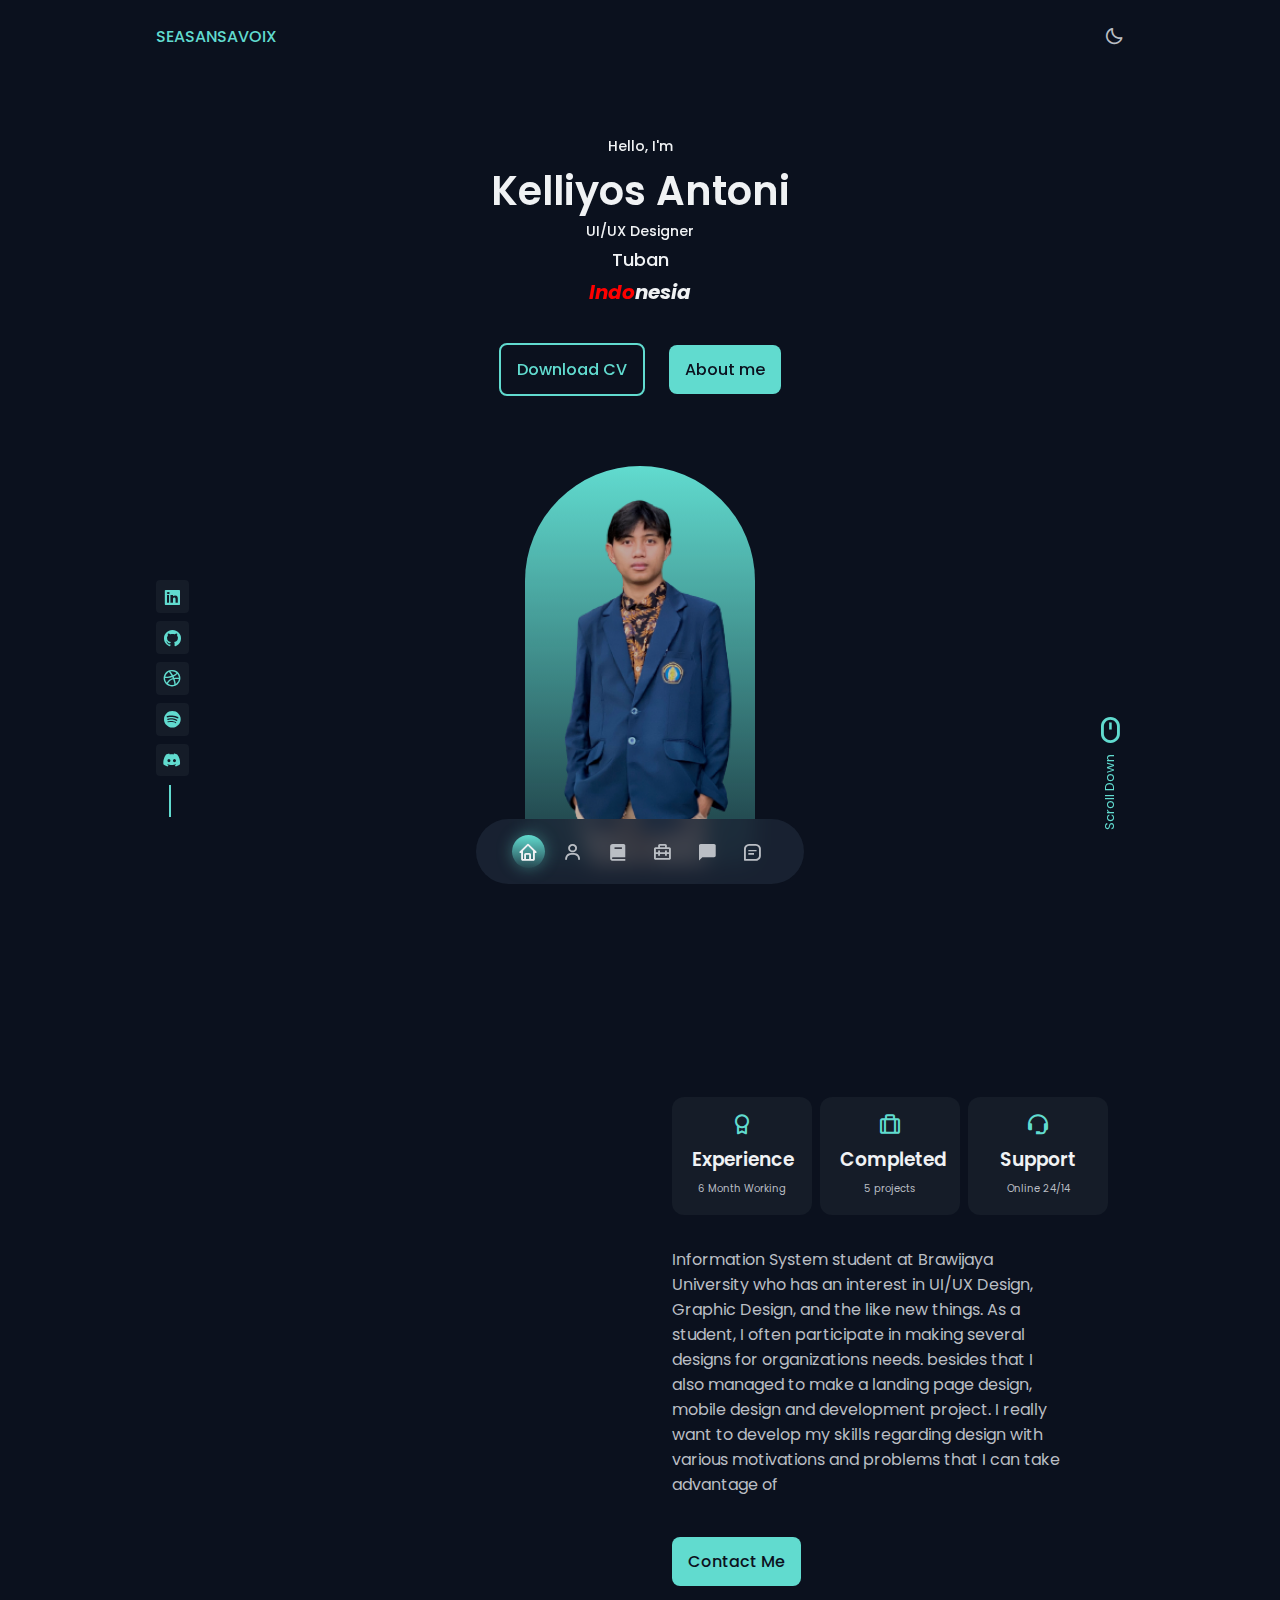
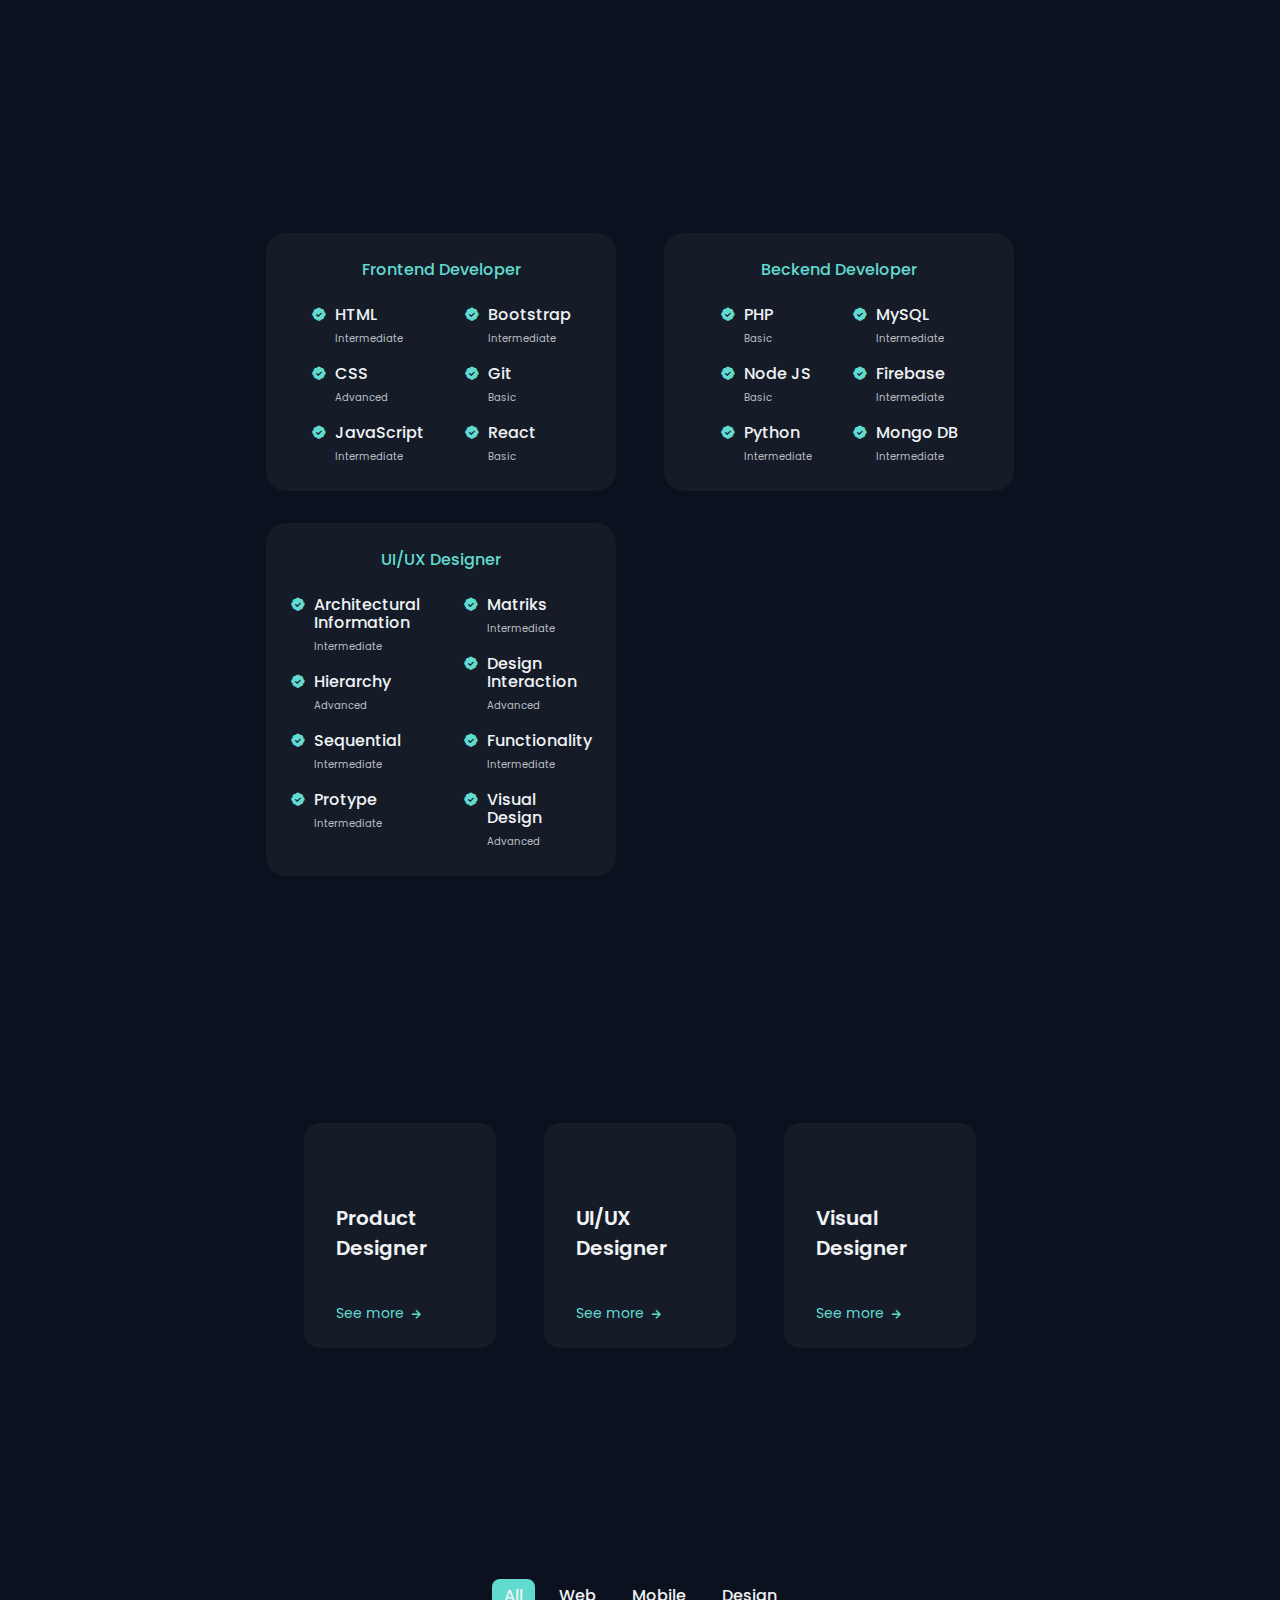
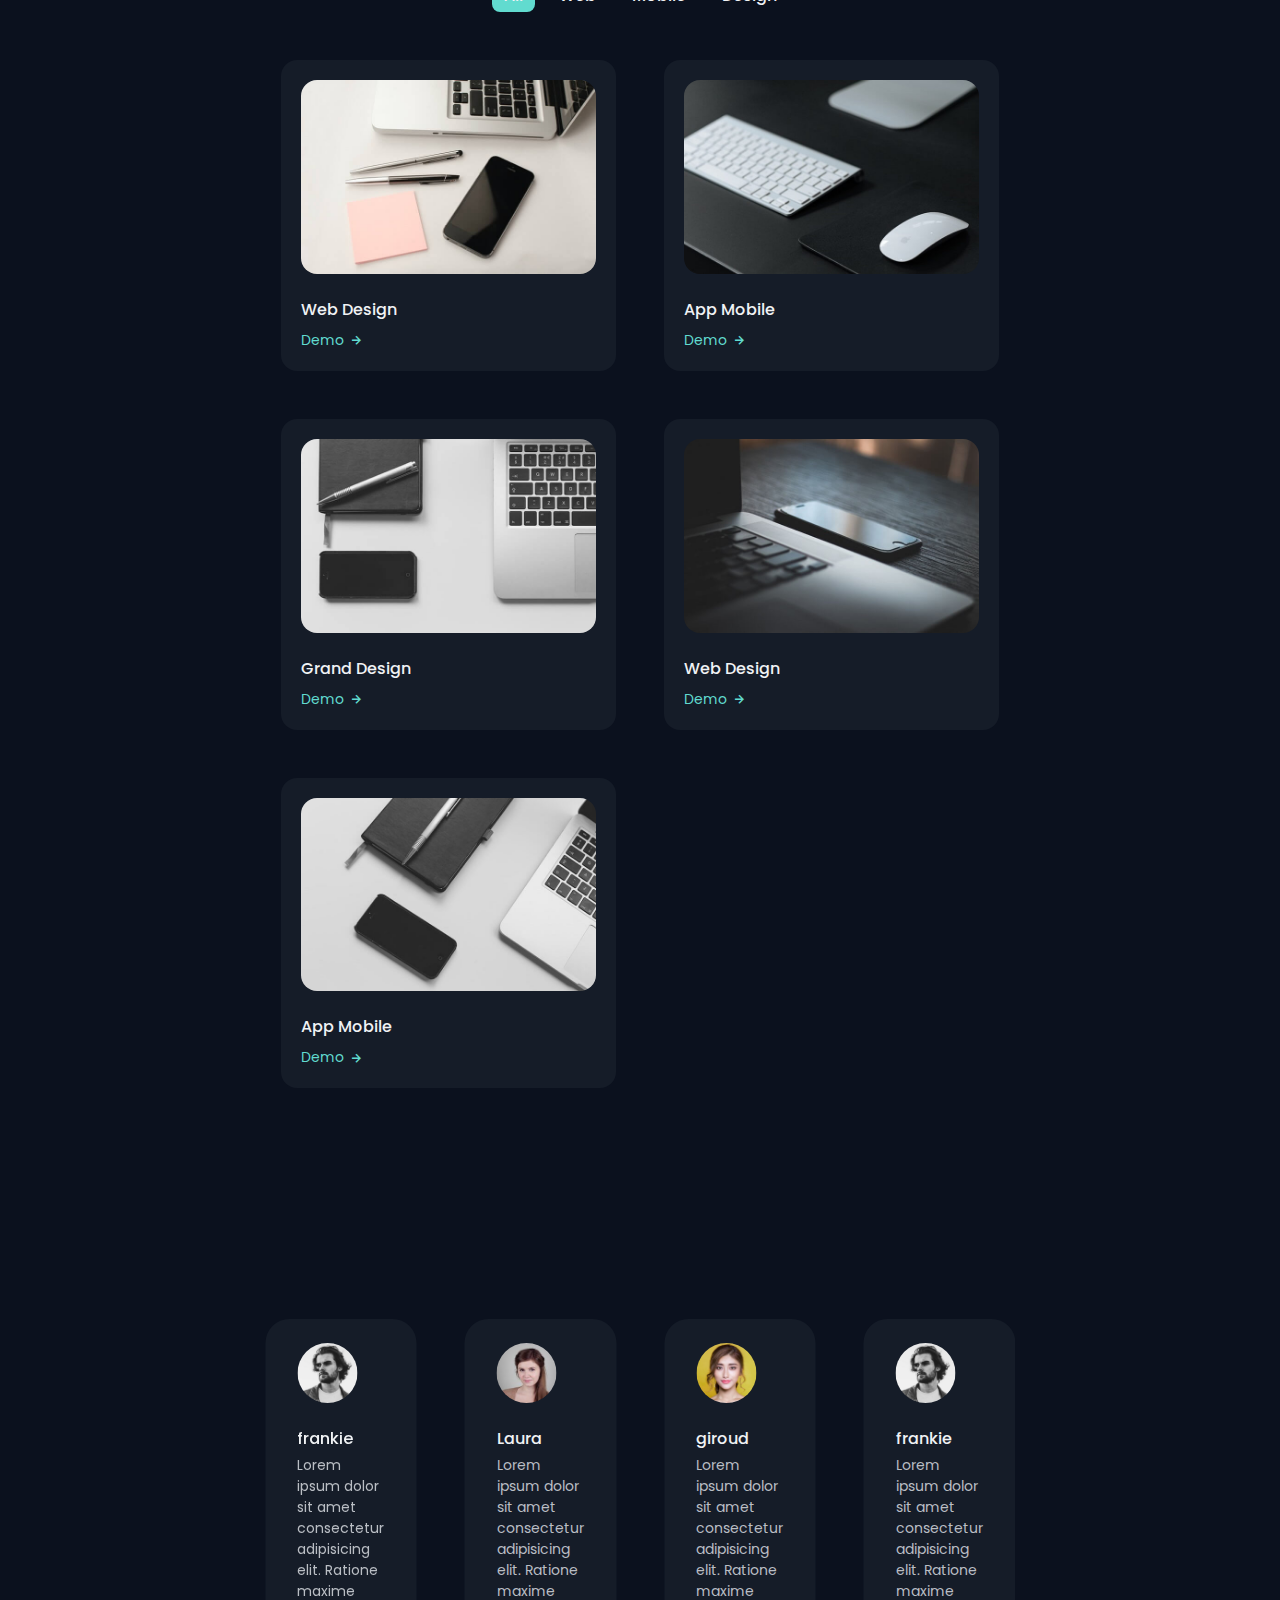
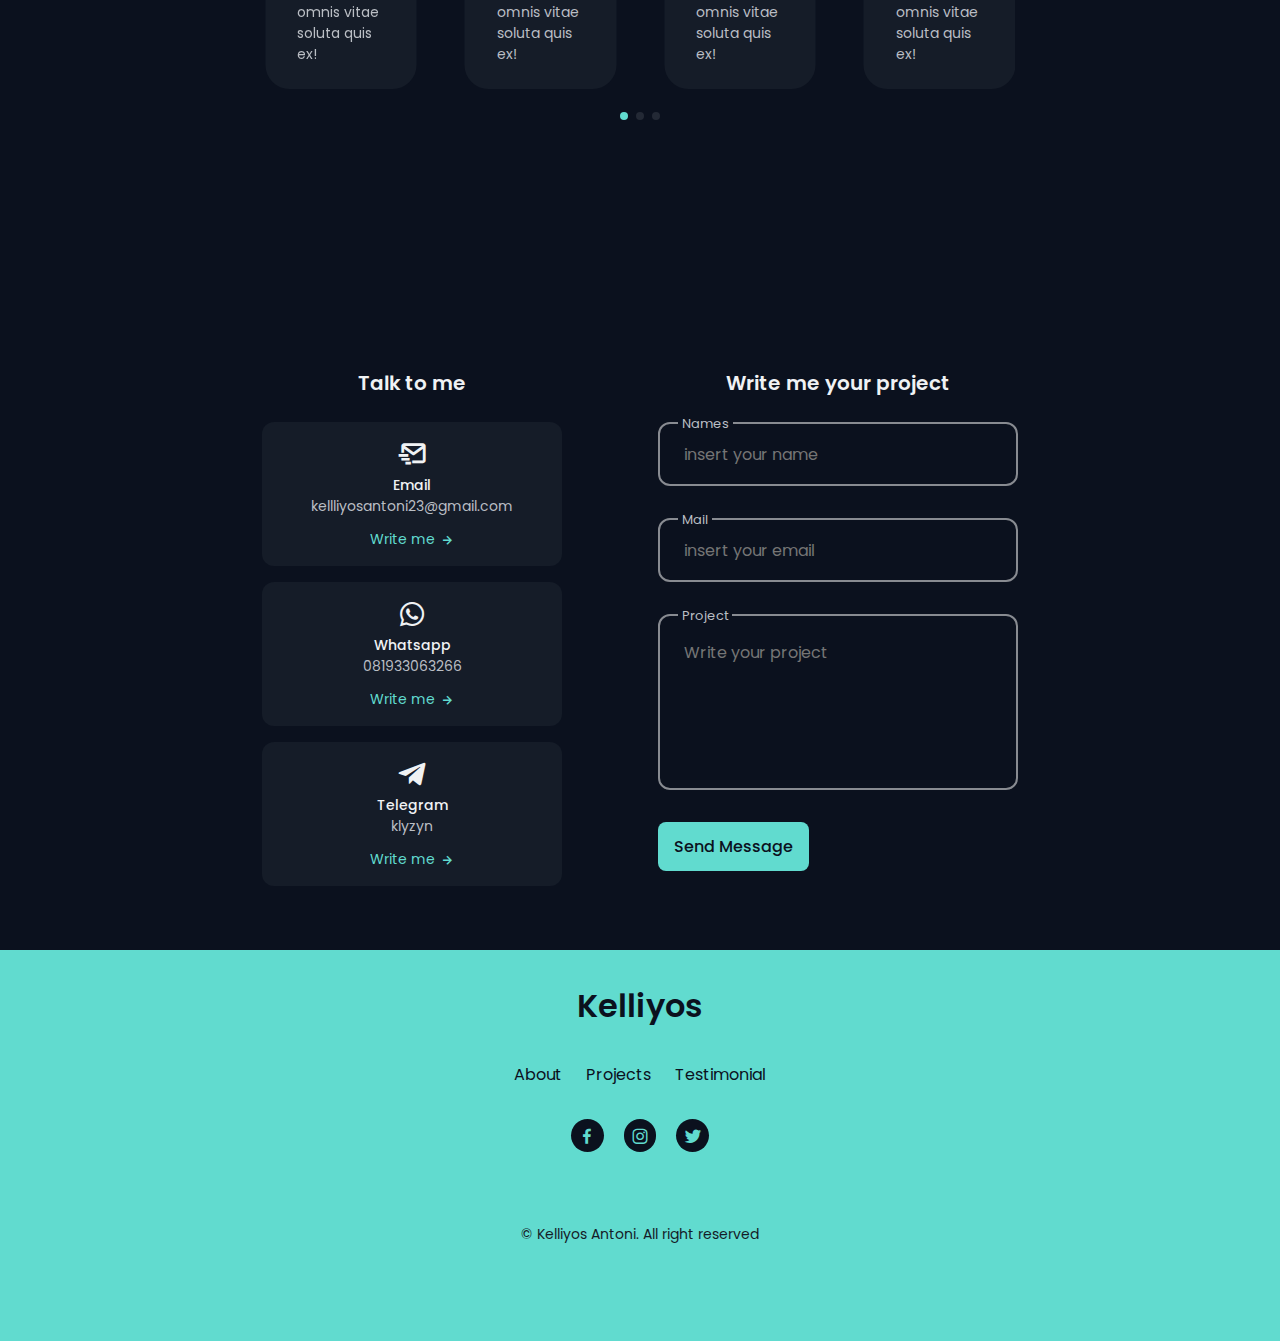
==== index.html @ 9aefa26f "menambahkan form submit untuk menerima pesan email" ====
<!DOCTYPE html>
    <html lang="en">
    <head>
        <meta charset="UTF-8">
        <meta name="viewport" content="width=device-width, initial-scale=1.0">

        <!--=============== FAVICON ===============-->
        <link rel="shortcut icon" href="assets/img/favicon.png" type="image/x-icon">

        <!--=============== BOXICONS ===============-->
        <link href='https://unpkg.com/boxicons@2.1.4/css/boxicons.min.css' rel='stylesheet'>
        

        <!--=============== SWIPER CSS ===============-->
        <link rel="stylesheet" href="assets/css/swiper-bundle.min.css">

        <!--=============== CSS ===============-->
        <link rel="stylesheet" href="assets/css/styles.css">

        <title> Responsive portfolio website Kelliyos </title>
    </head>
    <body>
        <!--=============== HEADER ===============-->
        <header class="header" id="header">
           <nav class="nav container">
            <a href="#" class="nav__logo">SEASANSAVOIX</a>

            <div class="nav__menu">
                <ul class="nav__list">
                    <li class="nav__item">
                        <a href="#home" class="nav__link active-link">
                            <i class='bx bx-home'></i>
                        </a>
                    </li>

                    <li class="nav__item">
                        <a href="#about" class="nav__link">
                            <i class='bx bx-user'></i>
                        </a>
                    </li>

                    <li class="nav__item">
                        <a href="#skills" class="nav__link">
                            <i class='bx bxs-book'></i>
                        </a>
                    </li>

                    <li class="nav__item">
                        <a href="#work" class="nav__link">
                            <i class='bx bx-briefcase-alt-2'></i>
                        </a>
                    </li>
                    <li class="nav__item">
                        <a href="#testimonial" class="nav__link">
                            <i class='bx bxs-comment'></i>
                        </a>
                    </li>
                    <li class="nav__item">
                        <a href="#contact" class="nav__link">
                            <i class='bx bx-message-square-detail'></i>
                        </a>
                    </li>
                </ul>
            </div>

            <!-- Theme Change Button -->
            <i class='bx bx-moon change-theme' id="theme-button"></i>
        </nav>
        </header>

        <!--=============== MAIN ===============-->
        <main class="main">
            <!--=============== HOME ===============--> 
            <section class="home section" id="home">
                <div class="home__container container grid">
                    <div class="home__data">
                        <span class="home__greeting">Hello, I'm</span>
                        <h1 class="home__name">Kelliyos Antoni</h1>
                        <h3 class="home__education">UI/UX Designer</h3>
                        <h2 class="home__alamat">Tuban</h2>
                        <h4 class="home__negara">Indo<span>nesia</span></h4>

                        <div class="home__buttons">
                            <a download="" href="assets/pdf/Kelliyos Antoni-resume.pdf" class="button button--ghost">
                                Download CV
                            </a>
                            <a href="#about" class="button">About me</a>
                        </div>
                    </div>

                    <div class="home__handle">
                        <img src="assets/img/profil.png" alt="" class="home_img">
                    </div>

                    <div class="home__social">
                        <a href="https://www.linkedin.com/in/kelliyos-antoni-400984221/" target="_blank" class="home__social-link">
                            <i class='bx bxl-linkedin-square'></i>
                        </a>
                        <a href="https://github.com/Kelliyos123" target="_blank" class="home__social-link">
                            <i class='bx bxl-github'></i>
                        </a>
                        <a href="https://dribbble.com/kelliyosantoni" target="_blank" class="home__social-link">
                            <i class='bx bxl-dribbble'></i>
                        </a>
                        <a href="https://open.spotify.com/user/4q0uv5ld0x805ckc5j6ucn3l9" target="_blank" class="home__social-link">
                            <i class='bx bxl-spotify'></i>
                        </a>
                        <a href="https://discord.com/channels/1060966826219155587/1060966827108356098" target="_blank" class="home__social-link">
                            <i class='bx bxl-discord-alt'></i>
                        </a>
                    </div>

                    <a href="#about" class="home__scroll">
                        <i class='bx bx-mouse home__scroll-icon'></i>
                        <span class="home__scroll-name">Scroll Down</span>
                    </a>
                </div>
            </section>
            
            <!--=============== ABOUT ===============-->
            <section class="about section" id="about">
                <span class="section__subtitle">My Intro</span>
                <h2 class="section__title">About Me</h2>

                <div class="about__container container grid">
                    <img src="assets/img/about.png" alt="" class="about__img">

                    <div class="about__data">
                        <div class="about__info">
                            <div class="about__box">
                                <i class='bx bx-award about__icon'></i>
                                <h3 class="about_title">Experience</h3>
                                <span class="about__subtitle">6 Month Working</span>
                            </div>

                            <div class="about__box">
                                <i class='bx bx-briefcase-alt about__icon'></i>
                                <h3 class="about_title">Completed</h3>
                                <span class="about__subtitle">5 projects</span>
                            </div>

                            <div class="about__box">
                                <i class='bx bx-support about__icon'></i>
                                <h3 class="about_title">Support</h3>
                                <span class="about__subtitle">Online 24/14</span>
                            </div>
                        </div>

                        <p class="about__description">
                            Information System student at Brawijaya University who has an interest in UI/UX Design, Graphic Design, and the like new things. As a student, I often participate in making several designs for organizations needs. besides that I also managed to make a landing page design, mobile design and development project. I really want to develop my skills regarding design with various motivations and problems that I can take advantage of
                        </p>

                        <a href="#contact" class="button">Contact Me</a>
                    </div>
                </div>
            </section>

            <!--=============== SKILLS ===============-->
            <section class="skills section" id="skills">
                <span class="section__subtitle">My Abilities</span>
                <h2 class="section__title">My Experience</h2>

                <div class="skills__container container grid">
                    <div class="skills__content">
                        <h3 class="skills__title">Frontend Developer</h3>

                        <div class="skills__box">

                            <div class="skills__group">

                                <div class="skills__data">
                                    <i class='bx bxs-badge-check'></i>

                                    <div>
                                        <h3 class="skills__name">HTML</h3>
                                        <span class="skills__level">Intermediate</span>
                                    </div>
                                </div>

                                <div class="skills__data">
                                    <i class='bx bxs-badge-check'></i>

                                    <div>
                                        <h3 class="skills__name">CSS</h3>
                                        <span class="skills__level">Advanced</span>
                                    </div>
                                </div>

                                <div class="skills__data">
                                    <i class='bx bxs-badge-check'></i>

                                    <div>
                                        <h3 class="skills__name">JavaScript</h3>
                                        <span class="skills__level">Intermediate</span>
                                    </div>
                                </div>
                                
                            </div>


                            <div class="skills__group">

                                <div class="skills__data">
                                    <i class='bx bxs-badge-check'></i>

                                    <div>
                                        <h3 class="skills__name">Bootstrap</h3>
                                        <span class="skills__level">Intermediate</span>
                                    </div>
                                </div>

                                <div class="skills__data">
                                    <i class='bx bxs-badge-check'></i>

                                    <div>
                                        <h3 class="skills__name">Git</h3>
                                        <span class="skills__level">Basic</span>
                                    </div>
                                </div>

                                <div class="skills__data">
                                    <i class='bx bxs-badge-check'></i>

                                    <div>
                                        <h3 class="skills__name">React</h3>
                                        <span class="skills__level">Basic</span>
                                    </div>
                                </div>
                                
                            </div>

                        </div>
                    </div>

                    <div class="skills__content">
                        <h3 class="skills__title">Beckend Developer</h3>

                        <div class="skills__box">

                            <div class="skills__group">

                                <div class="skills__data">
                                    <i class='bx bxs-badge-check'></i>

                                    <div>
                                        <h3 class="skills__name">PHP</h3>
                                        <span class="skills__level">Basic</span>
                                    </div>
                                </div>

                                <div class="skills__data">
                                    <i class='bx bxs-badge-check'></i>

                                    <div>
                                        <h3 class="skills__name">Node JS</h3>
                                        <span class="skills__level">Basic</span>
                                    </div>
                                </div>

                                <div class="skills__data">
                                    <i class='bx bxs-badge-check'></i>

                                    <div>
                                        <h3 class="skills__name">Python</h3>
                                        <span class="skills__level">Intermediate</span>
                                    </div>
                                </div>
                                
                            </div>


                            <div class="skills__group">

                                <div class="skills__data">
                                    <i class='bx bxs-badge-check'></i>

                                    <div>
                                        <h3 class="skills__name">MySQL</h3>
                                        <span class="skills__level">Intermediate</span>
                                    </div>
                                </div>

                                <div class="skills__data">
                                    <i class='bx bxs-badge-check'></i>

                                    <div>
                                        <h3 class="skills__name">Firebase</h3>
                                        <span class="skills__level">Intermediate</span>
                                    </div>
                                </div>

                                <div class="skills__data">
                                    <i class='bx bxs-badge-check'></i>

                                    <div>
                                        <h3 class="skills__name">Mongo DB</h3>
                                        <span class="skills__level">Intermediate</span>
                                    </div>
                                </div>

                            </div>

                        </div>
                    </div>

                    <div class="skills__content">
                        <h3 class="skills__title">UI/UX Designer</h3>

                        <div class="skills__box">

                            <div class="skills__group">

                                <div class="skills__data">
                                    <i class='bx bxs-badge-check'></i>

                                    <div>
                                        <h3 class="skills__name">Architectural Information</h3>
                                        <span class="skills__level">Intermediate</span>
                                    </div>
                                </div>

                                <div class="skills__data">
                                    <i class='bx bxs-badge-check'></i>

                                    <div>
                                        <h3 class="skills__name">Hierarchy</h3>
                                        <span class="skills__level">Advanced</span>
                                    </div>
                                </div>

                                <div class="skills__data">
                                    <i class='bx bxs-badge-check'></i>

                                    <div>
                                        <h3 class="skills__name">Sequential</h3>
                                        <span class="skills__level">Intermediate</span>
                                    </div>
                                </div>

                                <div class="skills__data">
                                    <i class='bx bxs-badge-check'></i>

                                    <div>
                                        <h3 class="skills__name">Protype</h3>
                                        <span class="skills__level">Intermediate</span>
                                    </div>
                                </div>
                                
                            </div>


                            <div class="skills__group">

                                <div class="skills__data">
                                    <i class='bx bxs-badge-check'></i>

                                    <div>
                                        <h3 class="skills__name">Matriks</h3>
                                        <span class="skills__level">Intermediate</span>
                                    </div>
                                </div>

                                <div class="skills__data">
                                    <i class='bx bxs-badge-check'></i>

                                    <div>
                                        <h3 class="skills__name">Design Interaction</h3>
                                        <span class="skills__level">Advanced</span>
                                    </div>
                                </div>
                                
                                <div class="skills__data">
                                    <i class='bx bxs-badge-check'></i>

                                    <div>
                                        <h3 class="skills__name">Functionality</h3>
                                        <span class="skills__level">Intermediate</span>
                                    </div>
                                </div>

                                <div class="skills__data">
                                    <i class='bx bxs-badge-check'></i>

                                    <div>
                                        <h3 class="skills__name">Visual Design</h3>
                                        <span class="skills__level">Advanced</span>
                                    </div>
                                </div>

                            </div>

                        </div>
                    </div>

                </div>
            </section>

            <!--=============== SERVICES ===============-->
            <section class="services section">
                <span class="section__subtitle">My Services</span>
                <h2 class="section__title">What i Offer</h2>

                <div class="services__container container grid">
                    <div class="services__card">
                        <h3 class="services__title">Product <br> Designer </h3>

                        <span class="services__button">
                            See more <i class='bx bx-right-arrow-alt services__icon'></i>
                        </span>

                        <div class="services__modal">
                            <div class="services__modal-content">
                                <i class='bx bx-x services__modal-close'></i>

                                <h3 class="services__modal-title">Product Designer</h3>
                                <p class="services__modal-description">
                                    Lorem ipsum dolor, sit amet consectetur adipisicing elit. Ipsum alias quasi a. Assumenda, eos cupiditate!
                                </p>

                                <ul class="services__modal-list">
                                    <li class="services__modal-item">
                                        <i class='bx bx-check services__modal-icon'></i>
                                        <p class="services__modal-info">
                                            I develop the user interface.
                                        </p>
                                    </li>
                                    <li class="services__modal-item">
                                        <i class='bx bx-check services__modal-icon'></i>
                                        <p class="services__modal-info">
                                            Web page development. 
                                        </p>
                                    </li>
                                    <li class="services__modal-item">
                                        <i class='bx bx-check services__modal-icon'></i>
                                        <p class="services__modal-info">
                                            I create ux element interactions. 
                                        </p>
                                    </li>
                                    <li class="services__modal-item">
                                        <i class='bx bx-check services__modal-icon'></i>
                                        <p class="services__modal-info">
                                            I position your company brand   
                                        </p>
                                    </li>
                                    <li class="services__modal-item">
                                        <i class='bx bx-check services__modal-icon'></i>
                                        <p class="services__modal-info">
                                            Design and mockups of products for companies.
                                        </p>
                                    </li>
                                </ul>
                            </div>
                        </div>
                    </div>

                    <div class="services__card">
                        <h3 class="services__title">UI/UX <br> Designer</h3>

                        <span class="services__button">
                            See more <i class='bx bx-right-arrow-alt services__icon'></i>
                        </span>

                        <div class="services__modal">
                            <div class="services__modal-content">
                                <i class='bx bx-x services__modal-close'></i>

                                <h3 class="services__modal-title">UI/UX Designer</h3>
                                <p class="services__modal-description">
                                    Lorem ipsum dolor, sit amet consectetur adipisicing elit. Ipsum alias quasi a. Assumenda, eos cupiditate!
                                </p>

                                <ul class="services__modal-list">
                                    <li class="services__modal-item">
                                        <i class='bx bx-check services__modal-icon'></i>
                                        <p class="services__modal-info">
                                            I develop the user interface.
                                        </p>
                                    </li>
                                    <li class="services__modal-item">
                                        <i class='bx bx-check services__modal-icon'></i>
                                        <p class="services__modal-info">
                                            Web page development. 
                                        </p>
                                    </li>
                                    <li class="services__modal-item">
                                        <i class='bx bx-check services__modal-icon'></i>
                                        <p class="services__modal-info">
                                            I create ux element interactions. 
                                        </p>
                                    </li>
                                    <li class="services__modal-item">
                                        <i class='bx bx-check services__modal-icon'></i>
                                        <p class="services__modal-info">
                                            I position your company brand   
                                        </p>
                                    </li>
                                    <li class="services__modal-item">
                                        <i class='bx bx-check services__modal-icon'></i>
                                        <p class="services__modal-info">
                                            Design and mockups of products for companies.
                                        </p>
                                    </li>
                                </ul>
                            </div>
                        </div>
                    </div>

                    <div class="services__card">
                        <h3 class="services__title">Visual <br> Designer</h3>

                        <span class="services__button">
                            See more <i class='bx bx-right-arrow-alt services__icon'></i>
                        </span>

                        <div class="services__modal">
                            <div class="services__modal-content">
                                <i class='bx bx-x services__modal-close'></i>

                                <h3 class="services__modal-title">Visual Designer</h3>
                                <p class="services__modal-description">
                                    Lorem ipsum dolor, sit amet consectetur adipisicing elit. Ipsum alias quasi a. Assumenda, eos cupiditate!
                                </p>

                                <ul class="services__modal-list">
                                    <li class="services__modal-item">
                                        <i class='bx bx-check services__modal-icon'></i>
                                        <p class="services__modal-info">
                                            I develop the user interface.
                                        </p>
                                    </li>
                                    <li class="services__modal-item">
                                        <i class='bx bx-check services__modal-icon'></i>
                                        <p class="services__modal-info">
                                            Web page development. 
                                        </p>
                                    </li>
                                    <li class="services__modal-item">
                                        <i class='bx bx-check services__modal-icon'></i>
                                        <p class="services__modal-info">
                                            I create ux element interactions. 
                                        </p>
                                    </li>
                                    <li class="services__modal-item">
                                        <i class='bx bx-check services__modal-icon'></i>
                                        <p class="services__modal-info">
                                            I position your company brand   
                                        </p>
                                    </li>
                                    <li class="services__modal-item">
                                        <i class='bx bx-check services__modal-icon'></i>
                                        <p class="services__modal-info">
                                            Design and mockups of products for companies.
                                        </p>
                                    </li>
                                </ul>
                            </div>
                        </div>
                    </div>

                    
                </div>
            </section>

            <!--=============== WORK ===============-->
            <section class="work section" id="work">
                <span class="section__subtitle">My Portofolio</span>
                <h2 class="section__title">Recent Works</h2>

                <div class="work__filters">
                    <span class="work__item active-work" data-filter="all">All</span>
                    <span class="work__item" data-filter=".web">Web</span>
                    <span class="work__item" data-filter=".mobile">Mobile</span>
                    <span class="work__item" data-filter=".design">Design</span>
                    <!-- <span class="work__item" data-filter=".tarkam">Tarkam</span> -->
                </div>

                <div class="work__container container grid">
                    <div class="work__card mix web">
                        <img src="assets/img/work1.jpg" alt="" class="work__img">

                        <h3 class="work__title">Web Design</h3>

                        <a href="#" class="work__button">
                            Demo <i class='bx bx-right-arrow-alt work__icon'></i>
                        </a>
                    </div>

                    <div class="work__card mix mobile">
                        <img src="assets/img/work2.jpg" alt="" class="work__img">

                        <h3 class="work__title">App Mobile</h3>

                        <a href="#" class="work__button">
                            Demo <i class='bx bx-right-arrow-alt work__icon'></i>
                        </a>
                    </div>

                    <div class="work__card mix design">
                        <img src="assets/img/work3.jpg" alt="" class="work__img">

                        <h3 class="work__title">Grand Design</h3>

                        <a href="#" class="work__button">
                            Demo <i class='bx bx-right-arrow-alt work__icon'></i>
                        </a>
                    </div>

                    <div class="work__card mix web">
                        <img src="assets/img/work4.jpg" alt="" class="work__img">

                        <h3 class="work__title">Web Design</h3>

                        <a href="#" class="work__button">
                            Demo <i class='bx bx-right-arrow-alt work__icon'></i>
                        </a>
                    </div>

                    <div class="work__card mix mobile">
                        <img src="assets/img/work5.jpg" alt="" class="work__img">

                        <h3 class="work__title">App Mobile</h3>

                        <a href="#" class="work__button">
                            Demo <i class='bx bx-right-arrow-alt work__icon'></i>
                        </a>
                    </div>

                    <!-- <div class="work__card mix tarkam">
                        <img src="assets/img/work6.png" alt="" class="work__img">

                        <h3 class="work__title">Tarkam</h3>

                        <a href="#" class="work__button">
                            Demo <i class='bx bx-right-arrow-alt work__icon'></i>
                        </a>
                    </div>
                     -->
                </div>
            </section>

            <!--=============== TESTIMONIALS ===============-->
            <section class="testimonial section" id="testimonial">
                <span class="section__subtitle">My Clients say</span>
                <h2 class="section__title">Testimonial</h2>

                <div class="testimonial__container container swiper">
                    <div class="swiper-wrapper">
                        <div class="testimonial__card swiper-slide">
                            <img src="assets/img/testimonial1.png" alt="" class="testimonial__img">

                            <h3 class="testimonial__name">frankie</h3>
                            <p class="testimonial__description">
                                Lorem ipsum dolor sit amet consectetur adipisicing elit. Ratione maxime omnis vitae soluta quis ex!
                            </p>
                        </div>

                        <div class="testimonial__card swiper-slide">
                            <img src="assets/img/testimonial2.png" alt="" class="testimonial__img">

                            <h3 class="testimonial__name">Laura</h3>
                            <p class="testimonial__description">
                                Lorem ipsum dolor sit amet consectetur adipisicing elit. Ratione maxime omnis vitae soluta quis ex!
                            </p>
                        </div>

                        <div class="testimonial__card swiper-slide">
                            <img src="assets/img/testimonial3.png" alt="" class="testimonial__img">

                            <h3 class="testimonial__name">giroud</h3>
                            <p class="testimonial__description">
                                Lorem ipsum dolor sit amet consectetur adipisicing elit. Ratione maxime omnis vitae soluta quis ex!
                            </p>
                        </div>
                    </div>

                    <div class="swiper-pagination"></div>
                </div>
            </section>

            <!--=============== CONTACT ===============-->
            <section class="contact section" id="contact">
                <span class="section__subtitle">Get In Touch</span>
                <h2 class="section__title">Contact Me</h2>

                <div class="contact__container container grid">
                    <div class="contact__content">
                        <h3 class="contact__title">Talk to me</h3>

                        <div class="contact__info">
                            <div class="contact__card">
                                <i class="bx bx-mail-send contact__card-icon"></i>
                                <h3 class="contact__card-title">Email</h3>
                                <span class="contact__card-data">kellliyosantoni23@gmail.com</span>

                                <a href="https://email=kelliyosantoni23@gmail.com" target="_blank" class="contact__button">
                                    Write me <i class="bx bx-right-arrow-alt contact__button-icon"></i>
                                </a>
                            </div>

                            <div class="contact__card">
                                <i class="bx bxl-whatsapp contact__card-icon"></i>
                                <h3 class="contact__card-title">Whatsapp</h3>
                                <span class="contact__card-data">081933063266</span>

                                <a href="https://api.whatsapp.com/send?phone=081933063266&text=Hello, more information!" target="_blank" class="contact__button">
                                    Write me <i class="bx bx-right-arrow-alt contact__button-icon"></i>
                                </a>
                            </div>

                            <div class="contact__card">
                                <i class="bx bxl-telegram contact__card-icon"></i>
                                <h3 class="contact__card-title">Telegram</h3>
                                <span class="contact__card-data">klyzyn</span>

                                <a href="https://web.telegram.org/k/" target="_blank" class="contact__button">
                                    Write me <i class="bx bx-right-arrow-alt contact__button-icon"></i>
                                </a>
                            </div>
                        </div>
                    </div>

                    <div class="contact__content">
                        <h3 class="contact__title">Write me your project</h3>

                        <form action="email.php" method="post" class="contact__form">
                            <div class="contact__form-div">
                                <label for="" class="contact__form-tag">Names</label>
                                <input type="text" name="name" placeholder="insert your name" class="contact__form-input">
                            </div>

                            <div class="contact__form-div">
                                <label for="" class="contact__form-tag">Mail</label>
                                <input type="email" name="email" placeholder="insert your email " class="contact__form-input">
                            </div>

                            <div class="contact__form-div contact__form-area">
                                <label for="" class="contact__form-tag">Project</label>
                                <textarea name="textarea" type="text" id="" cols="30" rows="10" placeholder="Write your project" class="contact__form-input"></textarea>
                            </div>

                            <button class="button" type="submit">Send Message</button>
                        </form>
                    </div>
                </div>
            </section>
        </main>

        <!--=============== FOOTER ===============-->
        <footer class="footer">
            <div class="footer__container container">
                <h1 class="footer__title">Kelliyos</h1>

                <ul class="footer__list">
                    <li>
                        <a href="#about" class="footer__link">About</a>
                    </li>
                    <li>
                        <a href="#work" class="footer__link">Projects</a>
                    </li>
                    <li>
                        <a href="#testimonial" class="footer__link">Testimonial</a>
                    </li>
                </ul>

                <ul class="footer__social">
                    <a href="" target="_blank" class="footer__social-link">
                        <i class="bx bxl-facebook"></i>
                    </a>
                    <a href="" target="_blank" class="footer__social-link">
                        <i class="bx bxl-instagram"></i>
                    </a>
                    <a href="" target="_blank" class="footer__social-link">
                        <i class="bx bxl-twitter"></i>
                    </a>
                </ul>

                <span class="footer__copy">
                    &#169; Kelliyos Antoni. All right reserved
                </span>
            </div>
        </footer>

        <!--=============== SCROLLREVEAL ===============-->
        <script src="assets/js/scrollreveal.min.js"></script>

        <!--=============== SWIPER JS ===============-->
        <script src="assets/js/swiper-bundle.min.js"></script>

        <!--=============== MIXITUP FILTER ===============-->
        <script src="assets/js/mixitup.min.js"></script>

        <!--=============== MAIN JS ===============-->
        <script src="assets/js/main.js"></script>
    </body>
</html>
---- assets/css/styles.css ----
/*=============== GOOGLE FONTS ===============*/
@import url("https://fonts.googleapis.com/css2?family=Poppins:wght@400;500;600&display=swap");

/*=============== VARIABLES CSS ===============*/
:root {
  --header-height: 3.5rem;

  /*========== Colors ==========*/
  /*Color mode HSL(hue, saturation, lightness)*/
  /*
        Purple: hsl(250, 66%, 75%)
        Blue: hsl(207, 90%, 72%)
        Pink: hsl(356, 66%, 75%)
        Teal: hsl(174, 63%, 62%)
        66 , 70 , 62
  */
  --first-hue: 174;
  --sat: 63%;
  --lig: 62%;
  --second-hue: 219;
  --first-color: hsl(var(--first-hue), var(--sat), var(--lig));
  --first-color-alt: hsl(var(--first-hue), var(--sat), 68%); /* -4% */
  --title-color: hsl(var(--second-hue), 15%, 95%);
  --text-color: hsl(var(--second-hue), 8%, 75%);
  --text-color-light: hsl(var(--second-hue), 4%, 55%);
  --body-color: hsl(var(--second-hue), 48%, 8%);
  --container-color: hsl(var(--second-hue), 32%, 12%);

  /*========== Font and typography ==========*/
  /*.5rem = 8px | 1rem = 16px ...*/
  --body-font: 'Poppins', sans-serif;
  --biggest-font-size: 1.75rem;
  --h1-font-size: 1.5rem;
  --h2-font-size: 1.25rem;
  --h3-font-size: 1rem;
  --normal-font-size: .938rem;
  --small-font-size: .813rem;
  --smaller-font-size: .75rem;
  --tiny-font-size: .625rem;

  /*========== Font weight ==========*/
  --font-medium: 500;
  --font-semibold: 600;

  /*========== z index ==========*/
  --z-tooltip: 10;
  --z-fixed: 100;
  --z-modal: 1000;
}

/* Responsive typography */
@media screen and (min-width: 968px) {
  :root {
    --biggest-font-size: 2.5rem;
    --h1-font-size: 2.25rem;
    --h2-font-size: 1.5rem;
    --h3-font-size: 1.25rem;
    --normal-font-size: 1rem;
    --small-font-size: .875rem;
    --smaller-font-size: .813rem;
  }
}

/*=============== BASE ===============*/
* {
  box-sizing: border-box;
  padding: 0;
  margin: 0;
}

html {
  scroll-behavior: smooth;
}

body,
button,
input,
textarea {
  font-family: var(--body-font);
  font-size: var(--normal-font-size);
}

body {
  background-color: var(--body-color);
  color: var(--text-color);
  transition: .4s; /* for light mode animation */
}

h1, h2, h3 {
  color: var(--title-color);
  font-weight: var(--font-semibold);
}

ul {
  list-style: none;
}

a {
  text-decoration: none;
}

button {
  cursor: pointer;
  border: none;
  outline: none;
}

img {
  max-width: 100%;
  height: auto;
}

/*=============== THEME ===============*/
.change-theme{
  font-size: 1.25rem;
  cursor: pointer;
  transition: .3s;
}

.change-theme:hover{
  color: var(--first-color);
}

/*========== Variables Light theme ==========*/
body.light-theme{
  --title-color: hsl(var(--second-hue), 15%, 15%);
  --text-color: hsl(var(--second-hue), 8%, 35%);
  --body-color: hsl(var(--second-hue), 100%, 99%);
  --container-color: #fff;
}

/*========== 
    Color changes in some parts of 
    the website, in light theme
==========*/
.light-theme .scroll-header{
  box-shadow: 0 2px 4px hsla(0, 0%, 1%, .1);
}

.light-theme .nav__menu{
  background-color: hsla(var(--second-hue), 32%, 90%, .8);
}

.light-theme .section__subtitle{
  color: var(--text-color);
}

.light-theme .home__social-link{
  box-shadow: 0 2px 8px hsla(var(--second-hue), 48%, 8%, .1);
}

.light-theme .home__social::after,
.light-theme .footer__social-link{
  background-color: var(--title-color);
}

.light-theme .home__social-link,
.light-theme .home__scroll,
.light-theme .button,
.light-theme .button:hover,
.light-theme .active-work,
.light-theme .footer__title,
.light-theme .footer__link,
.light-theme .footer__copy{
  color: var(--title-color);
}

.light-theme .about__box{
  box-shadow: 0 2px 8px hsla(var(--second-hue), 48%, 8%, .1);
}

.light-theme .skills__content,
.light-theme .services__card,
.light-theme .work__card,
.light-theme .testimonial__card,
.light-theme .contact__card{
  box-shadow: 0 2px 16px hsla(var(--second-hue), 48%, 8%, .1);
}

.light-theme::-webkit-scrollbar{
  background-color: hsl(var(--second-hue), 8%, 66%);
}

.light-theme::-webkit-scrollbar-thumb{
  background-color: hsl(var(--second-hue), 8%, 54%);
}

.light-theme::-webkit-scrollbar-thumb:hover{
  background-color: hsl(var(--second-hue), 8%, 90%);
}

.light-theme .home__negara span{
  -webkit-text-stroke: .65px var(--first-color);
  -webkit-text-fill-color: transparent;
}

/*============== REUSABLE CSS CLASSES ===============*/
.container {
  max-width: 968px;
  margin-left: 1rem;
  margin-right: 1rem;
}

.grid {
  display: grid;
  gap: 1.25rem;
}

.main {
  overflow: hidden;
}

.section {
  padding: 4.5rem 0 1rem;
}

.section__title, 
.section__subtitle {
  text-align: center;
}

.section__title {
  font-size: var(--h2-font-size);
  color: var(--first-color);
  margin-bottom: 2rem;
}

.section__subtitle {
  display: block;
  font-size: var(--smaller-font-size);
  color: var(--text-color-light);
}

/*=============== HEADER & NAV===============*/
.header{
  position: fixed;
  top: 0;
  left: 0;
  width: 100%;
  background-color: var(--body-color);
  z-index: var(--z-fixed);
  transition: .4s; /* for light mode */
}

.nav{
  height: var(--header-height);
  display: flex;
  justify-content: space-between;
  align-items: center;
}

.nav__logo{
  color: var(--first-color);
  font-weight: var(--font-medium);
  transition: .4s;
}

.nav__logo:hover{
  color: var(--first-color-alt);
}

.nav__menu{
  position: fixed;
  bottom: 1rem;
  background-color: hsla(var(--second-hue), 32%, 16%, .8);
  width: 90%;
  border-radius: 4rem;
  padding: 1rem 2.25rem;
  backdrop-filter: blur(10px);
  transition: .4s; /* for light mode */
}

.nav__list{
  display: flex;
  justify-content: space-between;
  align-items: center;
}

.nav__link{
  color: var(--text-color);
  font-size: 1.25rem;
  padding: .4rem;
  display: flex;
  border-radius: 5rem;
}
/* Active link */

.active-link{
  background: linear-gradient(180deg,
              hsla(var(--first-hue), var(--sat), var(--lig), 1),
              hsla(var(--first-hue), var(--sat), var(--lig), .2)
              );
  box-shadow: 0 0 16px hsla(var(--first-hue), var(--sat), var(--lig), .4);
  color: var(--title-color);
}

/* Change background header */
.scroll-header{
  box-shadow: 0 4px hsla(0, 0%, 4%, .3);
}

/*=============== HOME ===============*/
.home__container{
  position: relative;
  row-gap: 4.4rem;
  padding-top: 2rem;
}

.home__data{
  text-align: center;
}

.home__greeting,
.home__education,
.home__alamat{
  font-size: var(--small-font-size);
  font-weight: var(--font-medium);
}

.home__greeting{
  display: block;
  color: var(--title-color);
  margin-bottom: .25rem;
}
.home__alamat{
  display: block;
  color: var(--title-color);
  margin-bottom: .25rem;
  font-size: 18px;
  font-style: bold;
}

.home__negara{
  display: block;
  color: red;
  margin-bottom: 2.25rem;
  font-size: 20px;
  font-style: italic;
  font-style: bold;
}

.home__negara span{
  color: var(--title-color)
}

.home__education{
  columns: var(--text-color);
  margin-bottom: .25rem;
}

.home__name{
  font-size: var(--biggest-font-size);
}

.home__img{
  width: 160px;
}

.home__handle{
  justify-self: center;
  width: 180px;
  height: 329px;
  background: linear-gradient(180deg,
              hsla(var(--first-hue), var(--sat), var(--lig), 1),
              hsla(var(--first-hue), var(--sat), var(--lig), .2)
              );
  border-radius: 8rem 8rem 1rem 1rem;
  display: flex;
  align-items:  flex-end;
  justify-content: center;
  overflow: hidden;
}


.home__buttons{
  display:flex;
  justify-content: center;
  align-items: center;
  gap: 1.5rem;
}


.home__social,
.home__scroll{
  position: absolute;
}


.home__social{
  bottom: 5rem;
  left: 0;
  display: grid;
  row-gap: .5rem;
}

.home__social-link{
  width: max-content;
  background-color: var(--container-color);
  color: var(--first-color);
  padding: .25rem;
  border-radius: .25rem;
  display: flex;
  font-size: 1rem;
  transition: .4s;
}

.home__social-link:hover{
  background-color: var(--first-color);
  color: #fff;
}

.home__social::after{
  content: '';
  width: 32px;
  height: 2px;
  background-color: var(--first-color);
  transform: rotate(90deg) translate(16px, 5px);
}

.home__scroll{
  color: var(--first-color);
  right: -1.5rem;
  bottom: 4rem;
  display: grid;
  row-gap: 2.25rem;
  justify-items: center;
}

.home__scroll-icon{
  font-size: 1.25rem;
}

.home__scroll-name{
  font-size: var(--smaller-font-size);
  transform: rotate(-90deg);
}




/*=============== BUTTONS ===============*/
.button{
  display: inline-block;
  background-color: var(--first-color);
  color: var(--body-color);
  padding: .75rem 1rem;
  border-radius: .5rem;
  font-weight: var(--font-medium);
  transition: .4s;
}

.button:hover{

  background-color: var(--first-color-alt);
  color: var(--body-color);
}

.button--ghost{
  background-color: transparent;
  border: 2px solid var(--first-color);
  color: var(--first-color);
}

/*=============== ABOUT ===============*/

.about__container{
  row-gap: 2.5rem;
}

.about__img{
  width: 220px;
  border-radius: 1.5rem;
  justify-self: center;
}

.about__data{
  text-align: center;
}

.about__info{
  display: grid;
  grid-template-columns: repeat(3, 1fr);
  gap: .5rem;
  margin-bottom: 2rem;
}

.about__box{
  background-color: var(--container-color);
  border-radius: .75rem;
  padding: .75rem .5rem;
}

.about__icon{
  font-size: 1.5rem;
  color: var(--first-color);
  margin-bottom: .5rem ;
}


.about__subtitle{
  font-size: var(--tiny-font-size);
}

.about__description{
  margin-bottom: 2rem;

}

/*=============== SKILLS ===============*/

.skills__container{
  row-gap: 2rem;
  padding-top: 1rem;
}


.skills__content{
  background-color: var(--container-color);
  padding: 1.5rem;
  border-radius: 1.25rem;
}

.skills__title{
  font-size: var(--normal-font-size);
  font-weight: var(--font-medium);
  color: var(--first-color);
  text-align: center;
  margin-bottom: 1.5rem;
}


.skills__box{
  display: flex;
  justify-content: center;
  column-gap: 2.5rem;
}

.skills__group{
  display: grid;
  align-content: flex-start;
  row-gap: 1rem;
}


.skills__data{
  display:flex;
  column-gap: .5rem;
}

.skills .bxs-badge-check{
  font-size: 1rem;
  color: var(--first-color);
}


.skills__name{
  font-size: var(--normal-font-size);
  font-weight: var(--font-medium);
  line-height: 18px;
}


.skills__level{
  font-size: var(--tiny-font-size);
}

/*=============== SERVICES ===============*/
.services__container{
  grid-template-columns: repeat(2, 1fr);
  gap: 1.5rem;
  padding-top: 1rem ;
}

.services__card{
  background-color: var(--container-color);
  padding: 3rem 1.5rem 1.5rem;
  border-radius: 1rem;
}

.services__title{
  font-size: var(--h3-font-size);
  margin-bottom: 2.5rem;
}

.services__button{
  color: var(--first-color);
  font-size: var(--small-font-size);
  display: flex;
  align-items: center;
  column-gap: .25rem;
  cursor: pointer;
}


.services__button:hover .services__icon{
  transform: translateX(1rem);
}

.services__icon{
  font-size: 1rem;
  transition: .4s;
}

/* Services modal */

.services__modal{
  position: fixed;
  inset: 0;
  background-color: hsla(var(--second-hue), 28%, 16%, .7);
  padding: 2rem 1rem;
  display: grid;
  place-items: center;
  visibility: hidden;
  opacity: 0;
  transition: .4s;
  z-index: var(--z-modal);
}

.services__modal-content{
  position: relative;
  background-color: var(--body-color);
  padding: 4.5rem 1.5rem 2.5rem;
  border-radius: 1.5rem;
}

.services__modal-title,
.services__modal-description{
  text-align: center;
}

.services__modal-title{
  font-size: var(--h3-font-size);
  color: var(--first-color);
  margin-bottom: 1rem;
}

.services__modal-description{
  font-size: var(--small-font-size);
  margin-bottom: 2rem;
}

.services__modal-list{
  display: grid;
  row-gap: .75rem;
}

.services__modal-item{
  display: flex;
  align-items: flex-start;
  column-gap: .5rem;
}

.services__modal-icon{
  font-size: 1.5rem;
  color: var(--small-font-size);
}

.services__modal-info{
  font-size: var(--small-font-size);
}

.services__modal-close{
  position:absolute;
top: 1.5rem;
right: 1.5rem;
font-size: 1.5rem;
color: var(--first-color);
cursor: pointer;
}

/*Active modal*/
.active-modal{
  opacity: 1;
  visibility: visible;
}


/*=============== WORK ===============*/
.work__container{
  padding-top: 1rem;
}

.work__filters{
  display: flex;
  justify-content: center;
  align-items: center;
  column-gap: .75rem;
  margin-bottom: 2rem;
}

.work__item{
  cursor: pointer;
  color: var(--title-color);
  padding: .25rem .75rem;
  font-weight: var(--font-medium);
  border-radius: .5rem;
}

.work__card{
  background-color: var(--container-color);
  padding: 1rem;
  border-radius: 1rem;
  align-items: center;
}

.work__img{
  border-radius: 1rem;
  margin-bottom: .75rem;
}


.work__title{
  font-size: var(--normal-font-size);
  font-weight: var(--font-medium);
  margin-bottom: .25rem;
}

.work__button{
  width: max-content;
  color: var(--first-color);
  font-size: var(--small-font-size);
  display: flex;
  align-items: center;
  column-gap: .25rem;
}

.work__button:hover .work__icon{
  transform: translateX(.25rem);
}


.work__icon{
  font-size: 1rem;
  transition: .4s;
}


/* Active item work*/
.active-work{
  background-color: var(--first-color);
  columns: var(--first-color);
}


/*=============== TESTIMONIAL ===============*/
.testimonial__card{
  background-color: var(--container-color);
  padding: 1.25rem 1.5rem;
  border-radius: 1.5rem;
  margin-bottom: 3rem;
}

.testimonial__img{
  width: 60px;
  border-radius: 3rem;
  margin-bottom: 1rem;
}


.testimonial__name{
  font-size: var(--normal-font-size);
  font-weight: var(--font-medium);
  margin-bottom: .25rem;
}

.testimonial__description{
  font-size: var(--small-font-size);
}


/* Swiper class */
.swiper-pagination-bullet{
background-color: var(--text-color-light);
}


.swiper-pagination-bullet-active{
  background-color: var(--first-color);
}

/*=============== CONTACT ===============*/
.contact__container{
  row-gap: 3rem;
  padding-bottom: 3rem;
}

.contact__title{
  text-align: center;
  font-size: var(--h3-font-size);
  margin-bottom: 1.5rem;
}

.contact__info{
  display: grid;
  gap: 1rem;
}

.contact__card{
  background-color: var(--container-color);
  padding: 1rem;
  border-radius: .75rem;
  text-align: center;
}

.contact__card-icon{
  font-size: 2rem;
  color: var(--title-color);
  margin-bottom: .25rem;
}

.contact__card-title,
.contact__card-data{
  font-size: var(--small-font-size);
}

.contact__card-title{
  font-weight: var(--font-medium);
}

.contact__card-data{
  display: block;
  margin-bottom: .75rem;
}

.contact__button{
  color: var(--first-color);
  font-size: var(--small-font-size);
  display: flex;
  align-items: center;
  justify-content: center;
  column-gap: .25rem;
}


.contact__button:hover .contact__button-icon{
  transform: translateX(.25rem);
}


.contact__button-icon{
  font-size: 1rem;
  transition: .4s;
}


.contact__form-div{
  position: relative;
  margin-bottom: 2rem;
  height: 4rem;
}

.contact__form-input{
  position: absolute;
  top: 0;
  left: 0;
  width: 100%;
  height: 100%;
  border: 2px solid var(--text-color-light);
  background: none;
  color: var(--text-color);
  outline: none;
  padding: 1.5rem;
  border-radius: .75rem;
  z-index: 1;
}

.contact__form-tag{
  position: absolute;
  top: -.75rem;
  left: 1.25rem;
  font-size: var(--smaller-font-size);
  padding: .25rem;
  background-color: var(--body-color);
  z-index: 10;
}

.contact__form-area{
  height: 11rem;
}


.contact__form-area textarea{
  resize: none;
}
/*=============== FOOTER ===============*/
.footer{
  background-color: var(--first-color);
}

.footer__container{
  padding: 2rem 0 6rem;
}

.footer__title,
.footer__link{
  color: var(--body-color);
}

.footer__title{
  text-align: center;
  margin-bottom: 2rem;
}


.footer__list{
  display: flex;
  justify-content: center;
  column-gap: 1.5rem;
  margin-bottom: 2rem;
}

.footer__social{
  display: flex;
  justify-content: center;
  column-gap: 1.25rem;
}


.footer__social-link{
  background-color: var(--body-color);
  color: var(--first-color);
  padding: .25rem;
  border-radius: .25rem;
  font-size: 1rem;
  display: inline-flex;
}

.footer__copy{
  display: block;
  margin-top: 4.5rem;
  color: var(--container-color);
  text-align: center;
  font-size: var(--small-font-size);
}
/*=============== SCROLL BAR ===============*/

::-webkit-scrollbar{
  width: .6rem;
  border-radius: .5rem;
  background-color: hsl(var(--second-hue), 8%, 38%);
}

::-webkit-scrollbar-thumb{
  background-color: hsl(var(--second-hue), 8%, 26%);
  border-radius: .5rem;
}

::-webkit-scrollbar-thumb:hover{
  background-color: hsl(var(--second-hue), 8%, 20%);
}


/*=============== BREAKPOINTS ===============*/
/* For small devices */
@media screen and (max-width: 320px){
  .nav__menu{
    padding: 1rem 1.5rem;
  }
  .home__buttons{
    flex-direction: column;
  }
  .home__handle{
    width: 150px;
    height: 253px;
  }
  .home__img{
    width: 130px;
  }


  .about__info{
    grid-template-columns: repeat(2, 1fr);
  }

  .skills__box{
    column-gap: 1rem;
  }

  .skills__name{
    font-size: var(--small-font-size);
  }

  .services__container{
    grid-template-columns: 145px;
    justify-content: center;
  }

  .work__item{
    font-size: var(--small-font-size);
  }

  .work__filters{
    display: flex;
    column-gap: .25rem;
  }
}


/* For medium devices */
@media screen and (min-width: 576px){
  .nav__menu{
    width: 328px;
    left: 0;
    right: 0;
    margin: auto;
  }

  .about__info{
    grid-template-columns: repeat(3, 140px);
    justify-content: center;
  }
  .about__description{
    padding: 0 5rem;
  }
  
  .skills__container{
    justify-content: center;
  }
  .skills__content{
    padding: auto;
  }

  .services__container{
    grid-template-columns: repeat(2, 160px);
    justify-content: center;
  }

  .services__modal-content{
    width: 500px;
    padding: 4.5rem 2.5rem 2.5rem;
  }
  .services__modal-description{
    padding: 0 3.5rem;
  }

  .work__container{
    justify-content: center;
  }
  .work__img{
    width: 295px;
  }

  .contact__info{
    grid-template-columns: 300px;
    justify-content: center;
  }
  .contact__form{
    width: 360px;
    margin: 0 auto;
  }
}

@media screen and (min-width: 767px){
  .work__container{
    grid-template-columns:repeat(2, max-content) ;
  }

  .contact__container{
    grid-template-columns: repeat(2, max-content);
    justify-content: center;
    column-gap: auto;
  }
}

/* For large devices */
@media screen and (min-width: 992px){
  .container{
    margin-left: auto;
    margin-right: auto;
  }
  
  .section{
    padding: 6.5rem 0 1rem;
  }
  .section__title{
    margin-bottom: 3.5rem;
  }

  .nav{
    height: calc(var(--header-height) + 1rem);
  }

  .home__handle{
    width: 230px;
    height: 400px;
  }

  .home__img{
    width: 220px;
  }
  .home__social-link{
    padding: .4rem;
    font-size: 1.25rem;
  }
  .home__social::after{
    transform: rotate(90deg) translate(16px, 2px);
  }
  .home__scroll-icon{
    font-size: 2rem;
  }
  
  .about__container{
    grid-template-columns: repeat(2, 1fr);
    align-items: center;
    column-gap: 4rem;
  }
  .about__img{
    width: 350px;
  }
  .about__data{
    text-align: initial;
  }
  .about__info{
    justify-content: initial;
  }
  .about__box{
    text-align: center;
    padding: 1rem 1.25rem;
  }
  .about__description{
    padding: 0 4rem 0 0;
    margin-bottom: 2.5rem;
  }

  .skills__container{
    grid-template-columns: repeat(2, 350px);
    column-gap: 3rem;
  }
  
  .services__container{
    grid-template-columns: repeat(3, 192px);
    column-gap: 3rem;
  }
  .services__card{
    padding: 5rem 2rem 1.5rem;
  }

  .work__container{
    gap: 3rem;
  }
  .work__card{
    padding: 1.25rem;
  }
  .work__img{
    margin-bottom: 1rem;
  }
  .work__title{
    margin-bottom: .5rem;
  }
  
  .testimonial__container{
    width: 750px;
  }
  .testimonial__card{
    padding: 1.5rem 2rem;
  }
  
  .contact__container{
    column-gap: 6rem;
  }

  .footer__social-link{
    font-size: 1.25rem;
    padding: .4rem;
    border-radius: 5rem;
  }
}
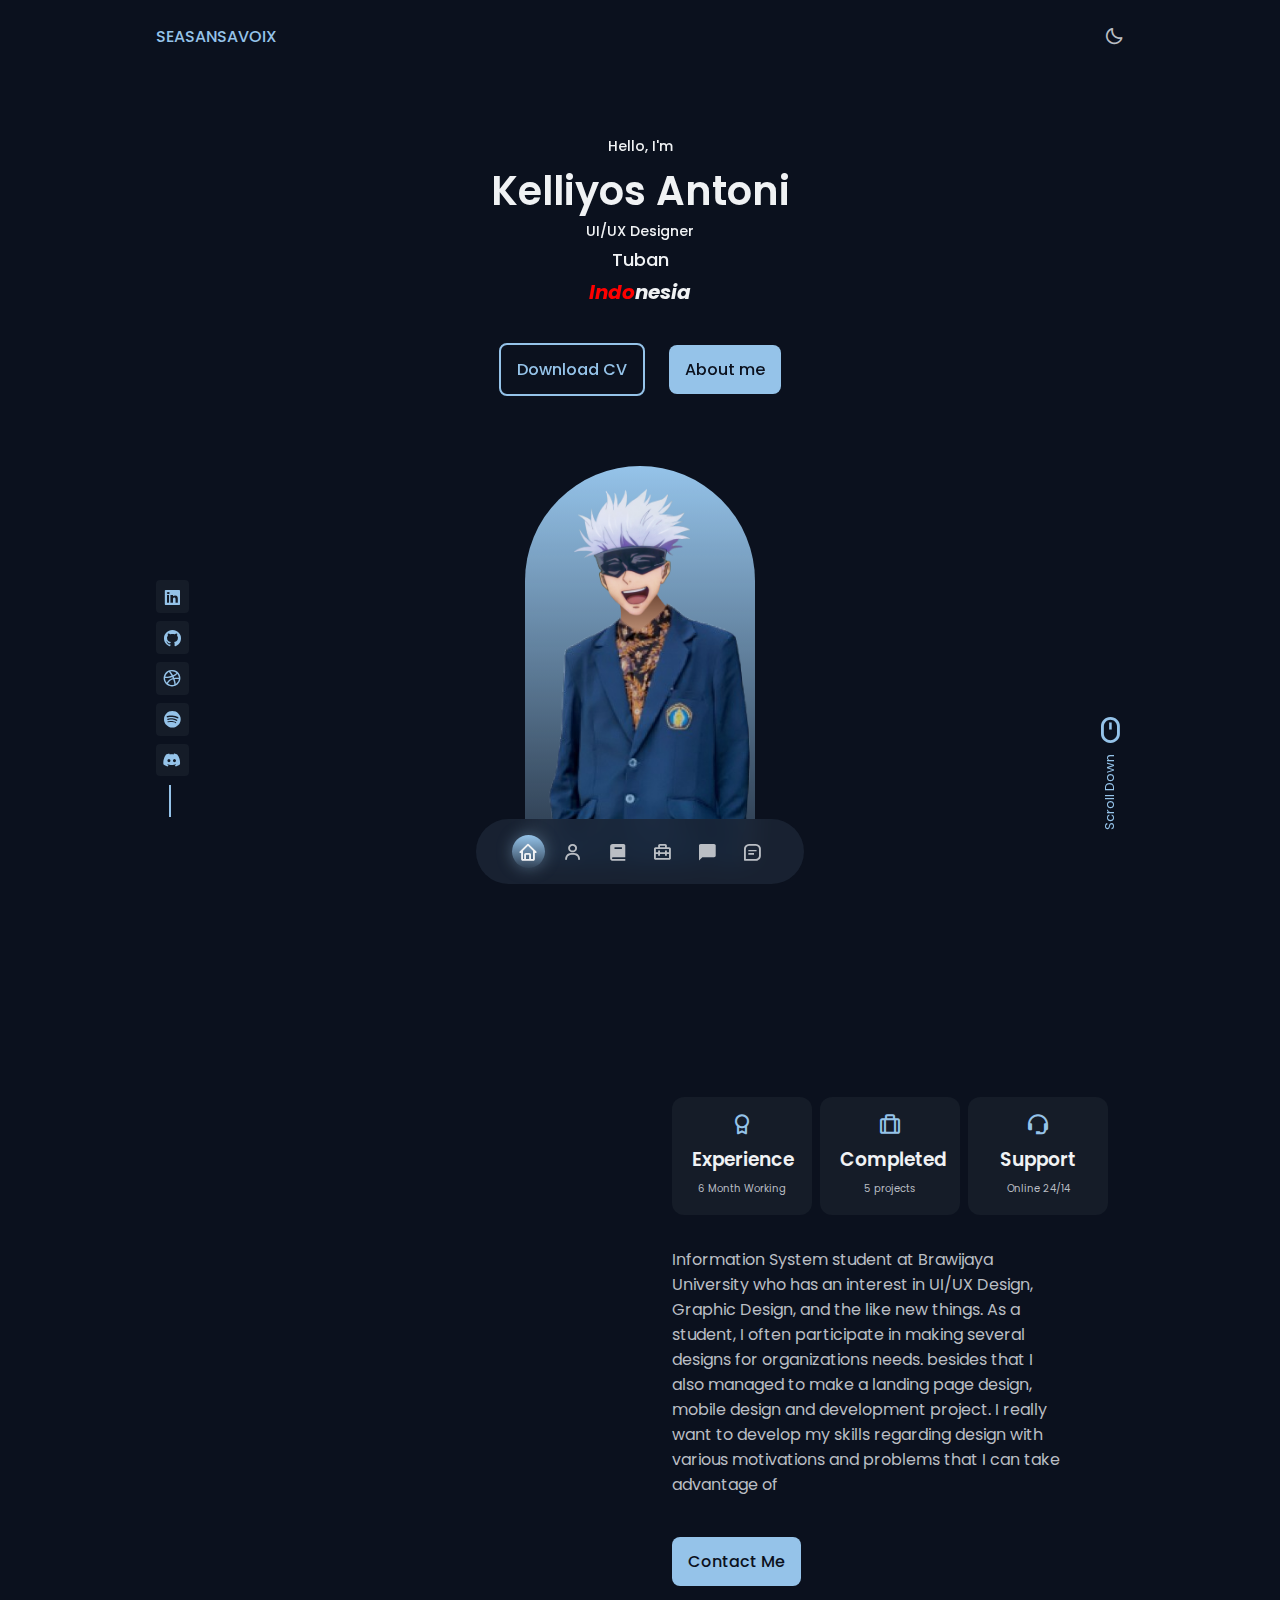
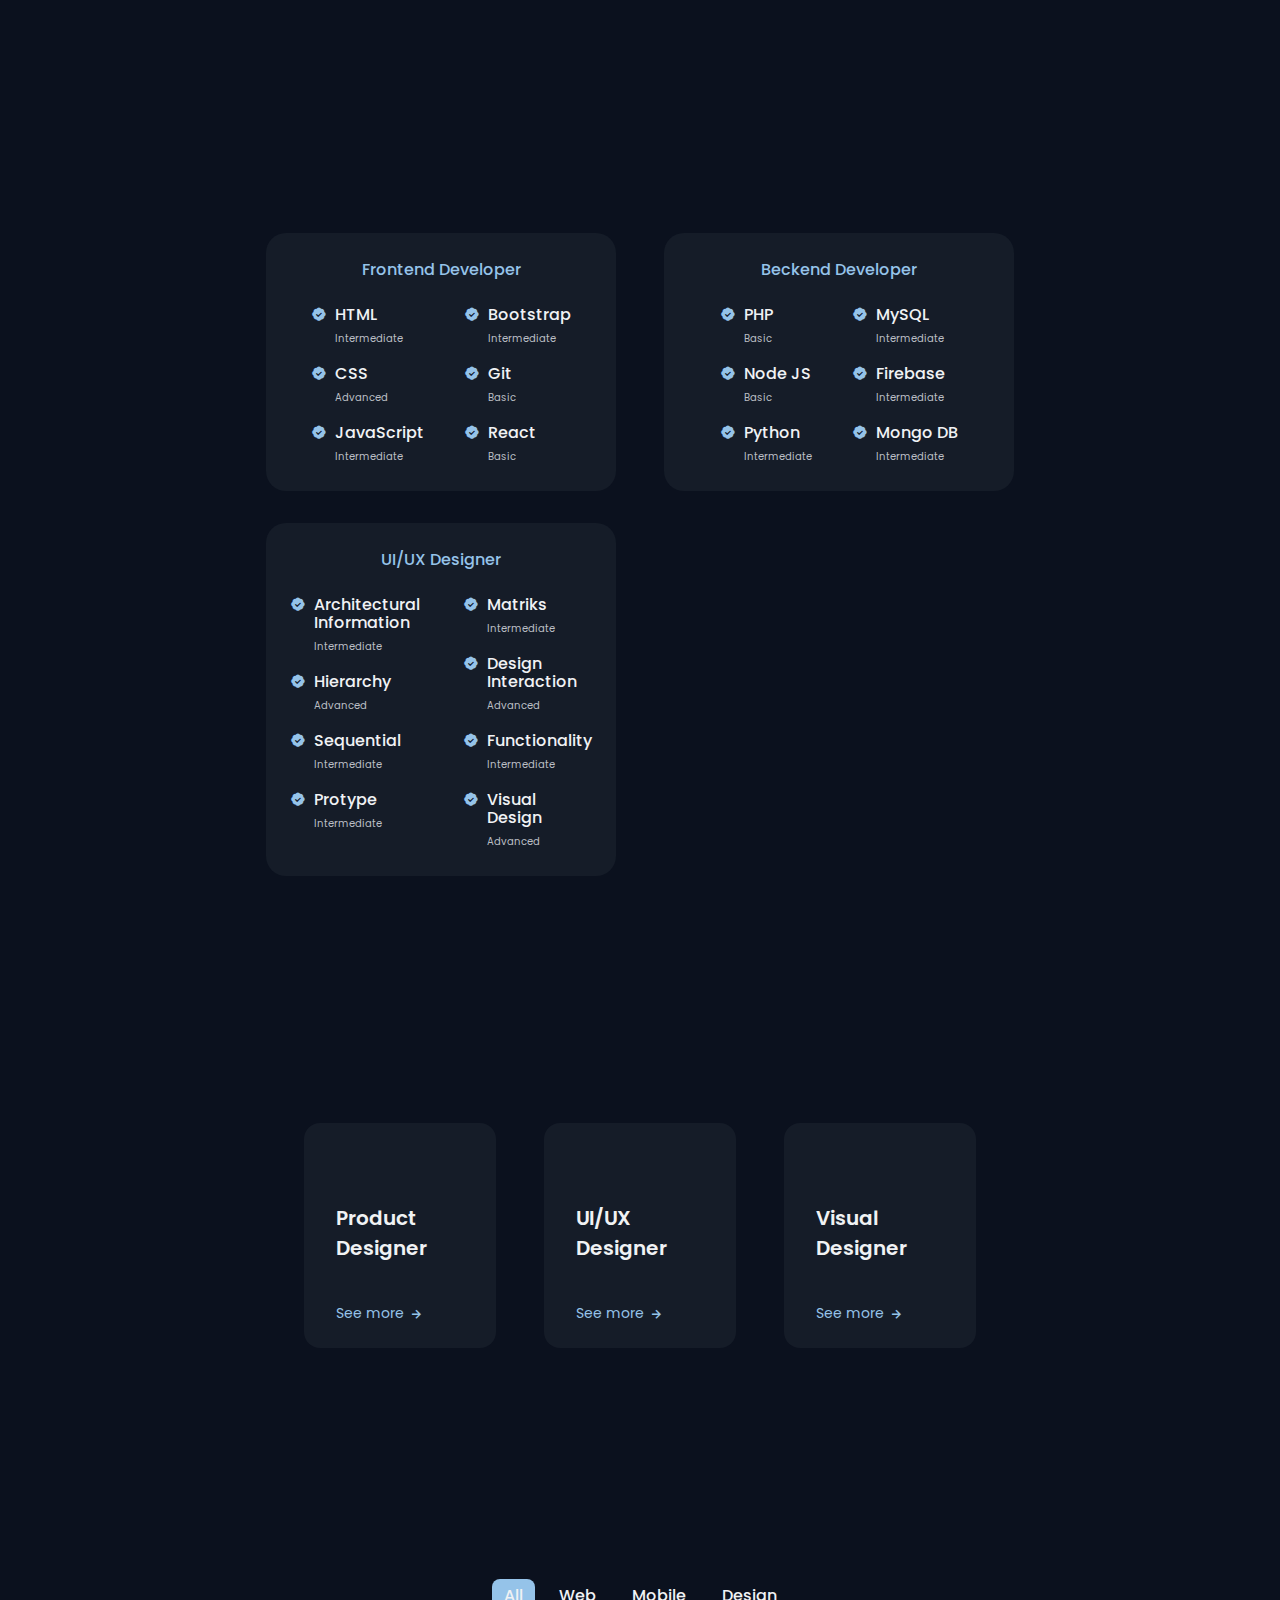
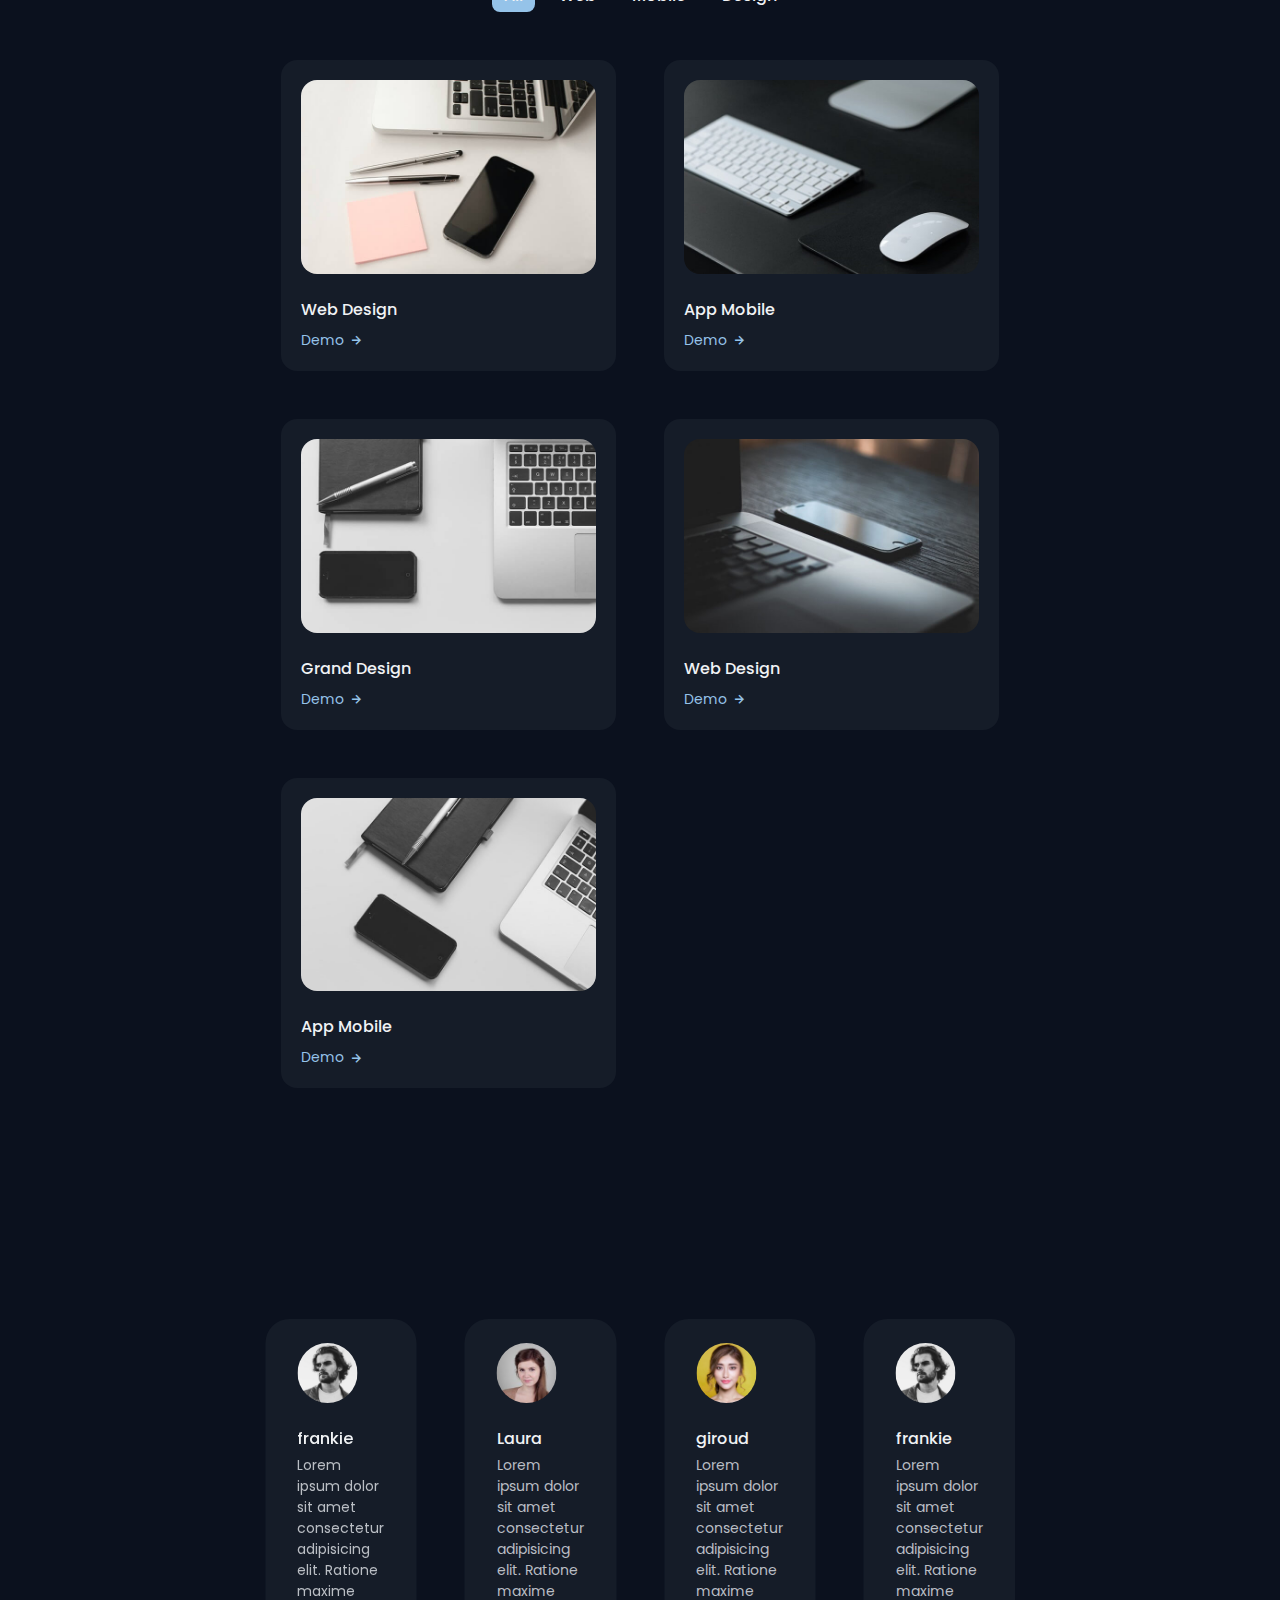
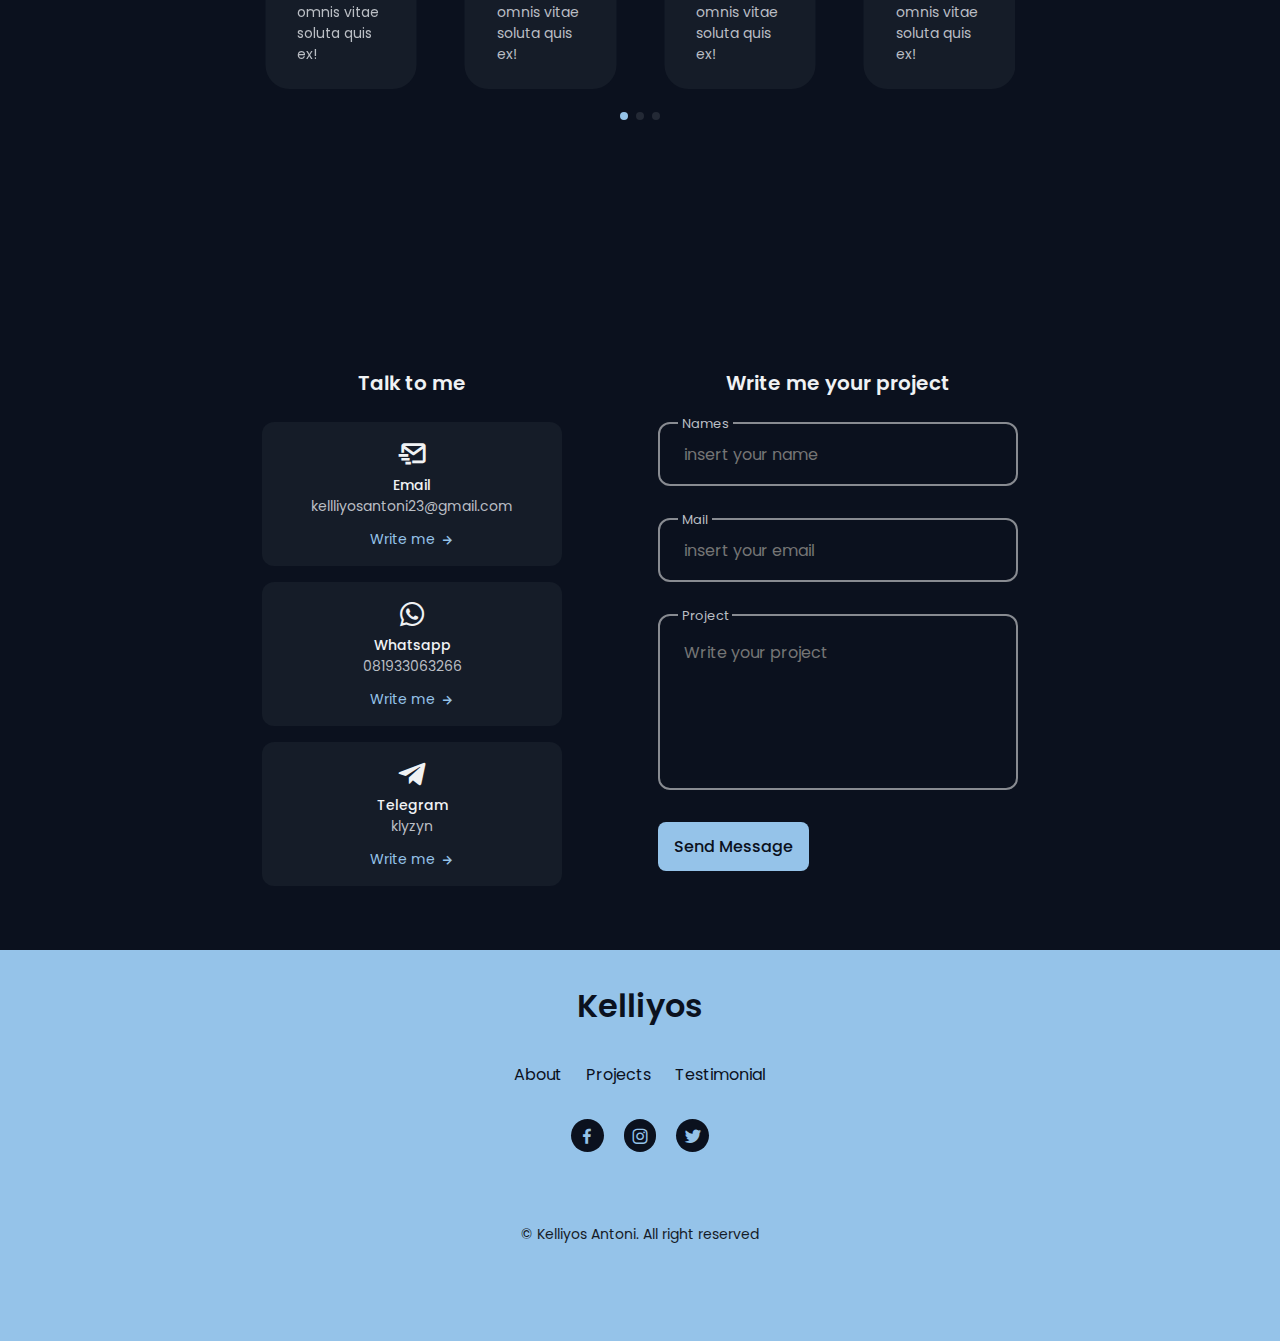
==== commit 29652b7f: "update" ====
--- a/index.html
+++ b/index.html
@@ -89,7 +89,7 @@
                     </div>
 
                     <div class="home__handle">
-                        <img src="assets/img/profil.png" alt="" class="home_img">
+                        <img src="assets/img/profile.png" alt="" class="home_img">
                     </div>
 
                     <div class="home__social">
@@ -735,7 +735,7 @@
 
                             <div class="contact__form-div contact__form-area">
                                 <label for="" class="contact__form-tag">Project</label>
-                                <textarea name="textarea" type="text" id="" cols="30" rows="10" placeholder="Write your project" class="contact__form-input"></textarea>
+                                <textarea type="text" name="description"  id="" cols="30" rows="10" placeholder="Write your project" class="contact__form-input"></textarea>
                             </div>
 
                             <button class="button" type="submit">Send Message</button>
--- a/assets/css/styles.css
+++ b/assets/css/styles.css
@@ -14,9 +14,9 @@
         Teal: hsl(174, 63%, 62%)
         66 , 70 , 62
   */
-  --first-hue: 174;
-  --sat: 63%;
-  --lig: 62%;
+  --first-hue: 207;
+  --sat: 66%;
+  --lig: 75%;
   --second-hue: 219;
   --first-color: hsl(var(--first-hue), var(--sat), var(--lig));
   --first-color-alt: hsl(var(--first-hue), var(--sat), 68%); /* -4% */
@@ -190,8 +190,7 @@
 }
 
 .light-theme .home__negara span{
-  -webkit-text-stroke: .65px var(--first-color);
-  -webkit-text-fill-color: transparent;
+  -webkit-text-fill-color: red;
 }
 
 /*============== REUSABLE CSS CLASSES ===============*/
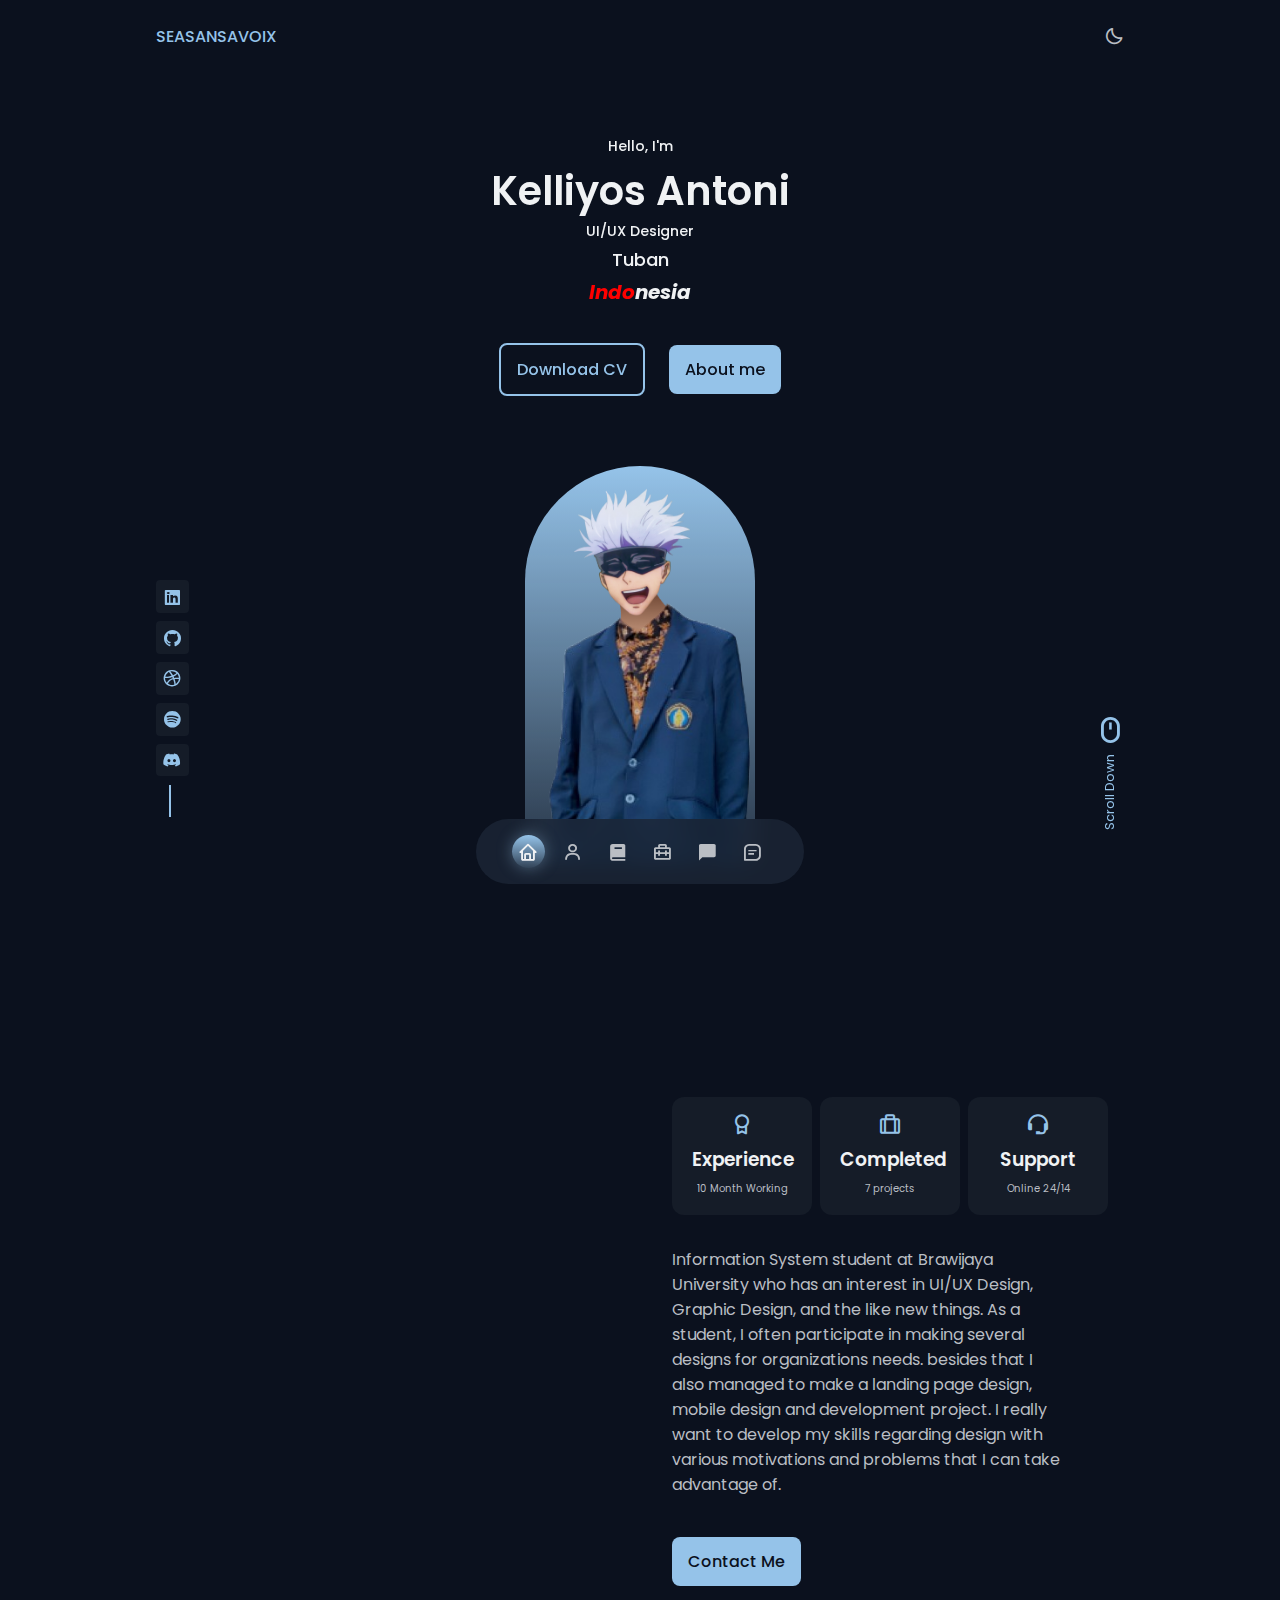
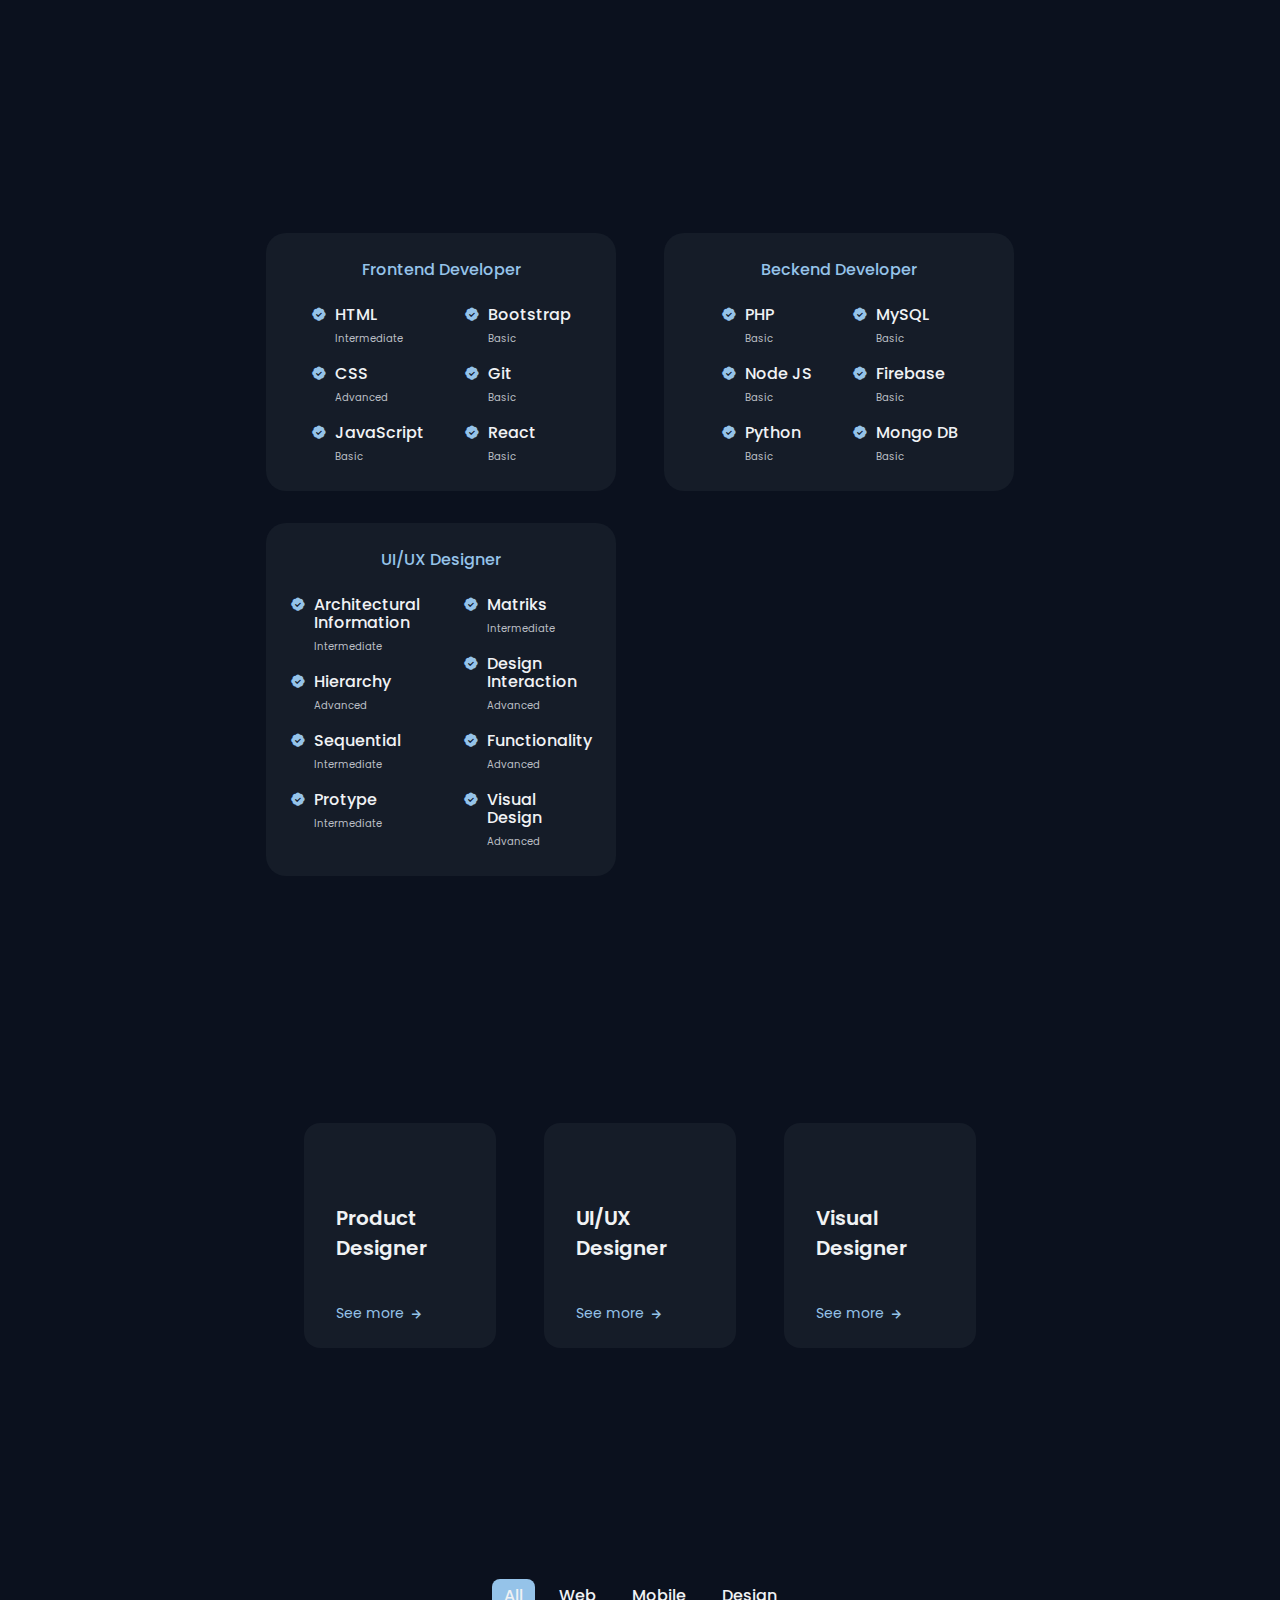
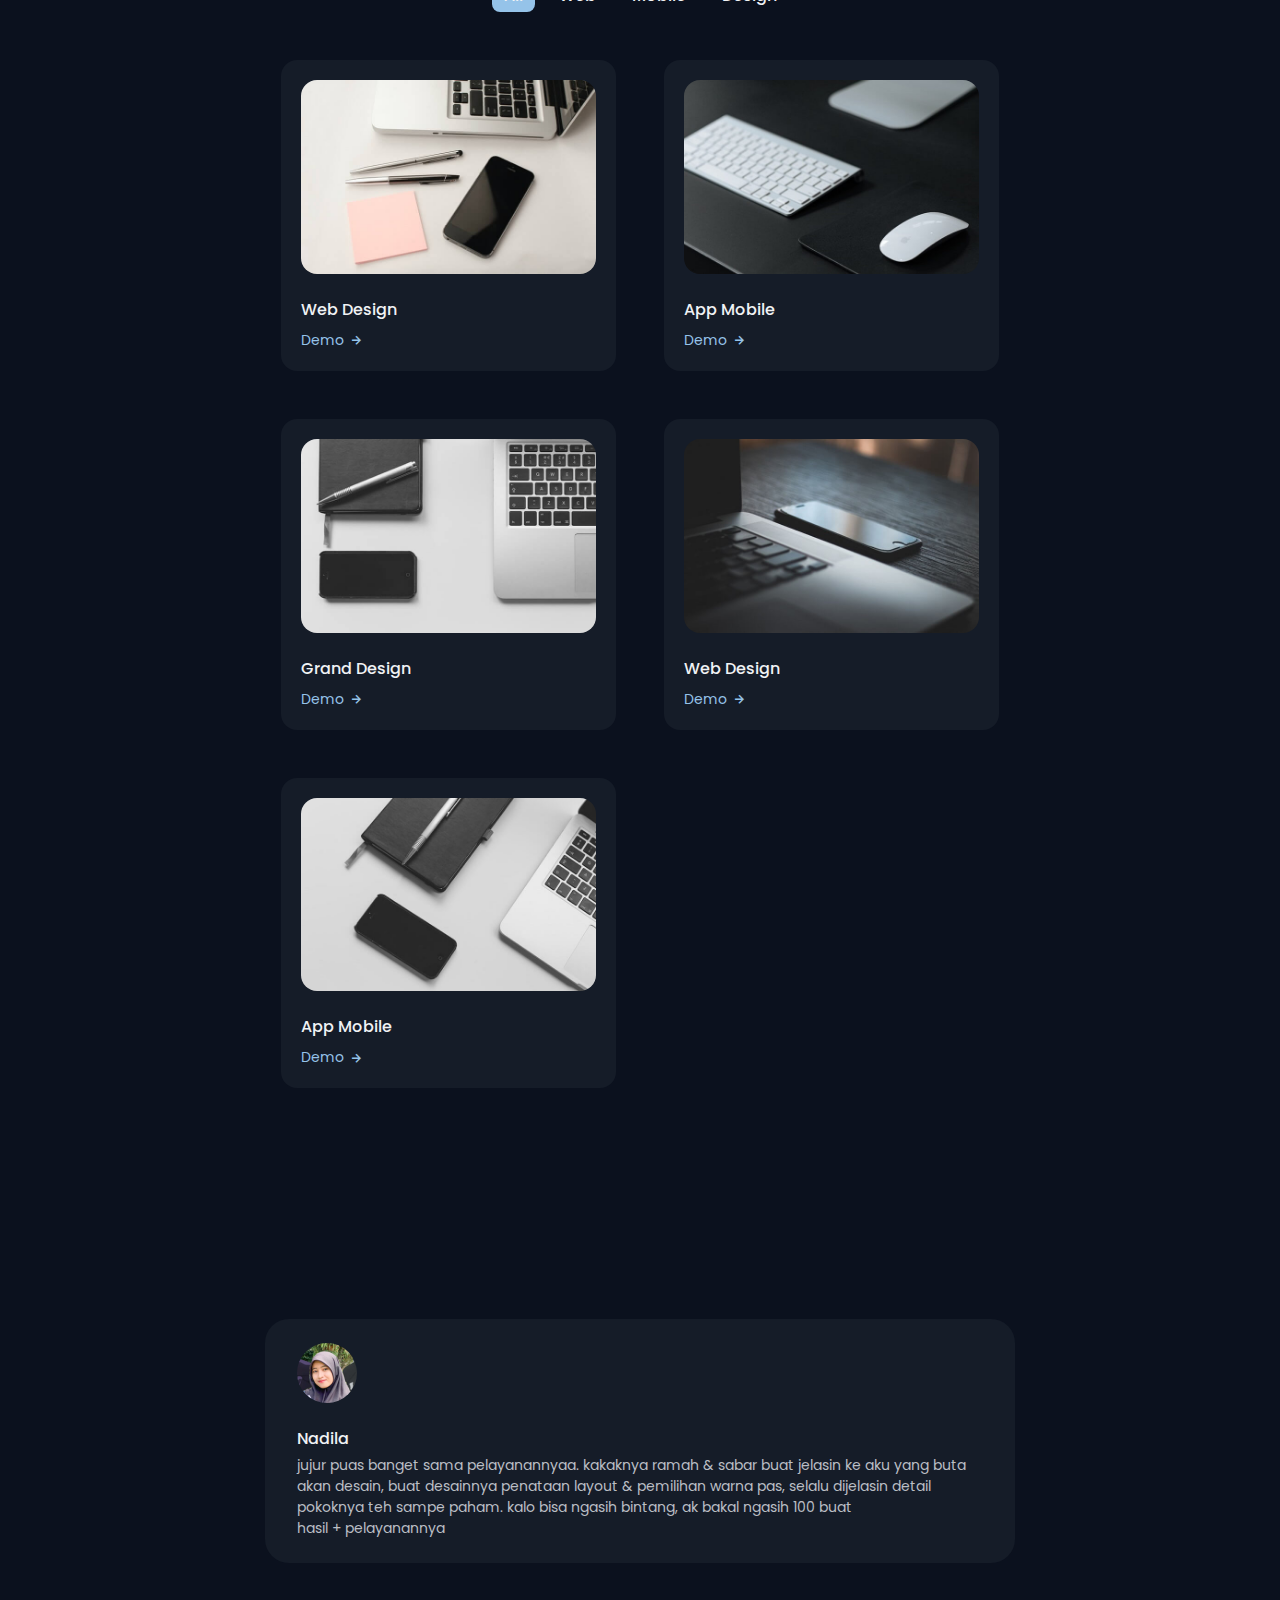
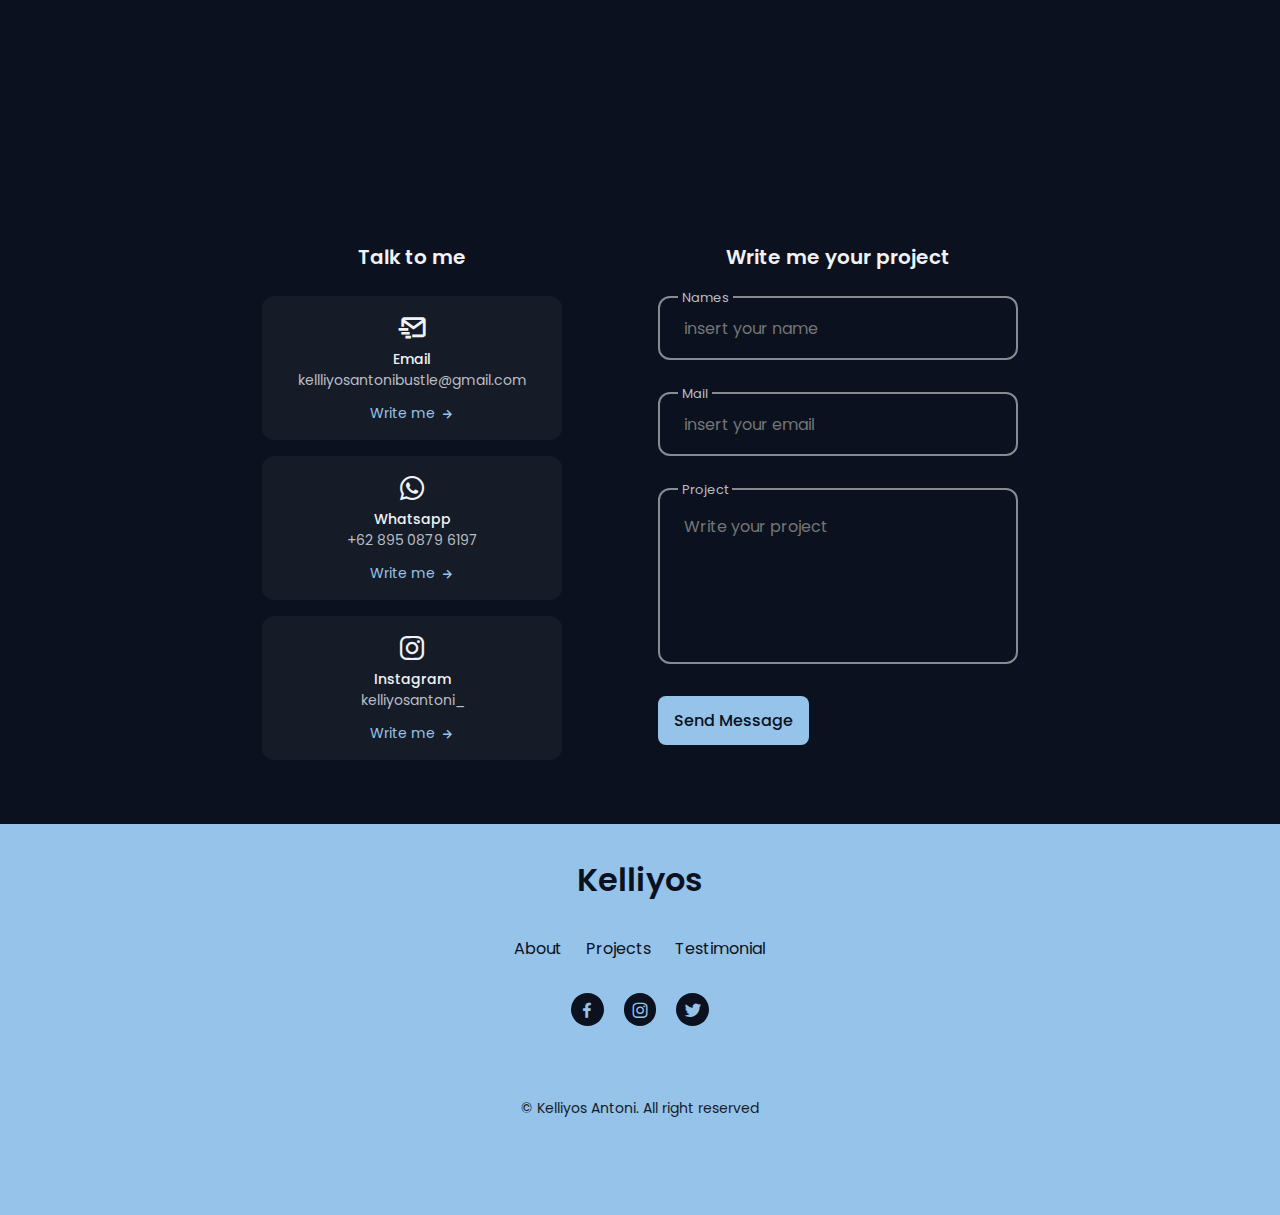
==== commit 56c79182: "update" ====
--- a/index.html
+++ b/index.html
@@ -130,13 +130,13 @@
                             <div class="about__box">
                                 <i class='bx bx-award about__icon'></i>
                                 <h3 class="about_title">Experience</h3>
-                                <span class="about__subtitle">6 Month Working</span>
+                                <span class="about__subtitle">10 Month Working</span>
                             </div>
 
                             <div class="about__box">
                                 <i class='bx bx-briefcase-alt about__icon'></i>
                                 <h3 class="about_title">Completed</h3>
-                                <span class="about__subtitle">5 projects</span>
+                                <span class="about__subtitle">7 projects</span>
                             </div>
 
                             <div class="about__box">
@@ -147,7 +147,7 @@
                         </div>
 
                         <p class="about__description">
-                            Information System student at Brawijaya University who has an interest in UI/UX Design, Graphic Design, and the like new things. As a student, I often participate in making several designs for organizations needs. besides that I also managed to make a landing page design, mobile design and development project. I really want to develop my skills regarding design with various motivations and problems that I can take advantage of
+                            Information System student at Brawijaya University who has an interest in UI/UX Design, Graphic Design, and the like new things. As a student, I often participate in making several designs for organizations needs. besides that I also managed to make a landing page design, mobile design and development project. I really want to develop my skills regarding design with various motivations and problems that I can take advantage of.
                         </p>
 
                         <a href="#contact" class="button">Contact Me</a>
@@ -191,7 +191,7 @@
 
                                     <div>
                                         <h3 class="skills__name">JavaScript</h3>
-                                        <span class="skills__level">Intermediate</span>
+                                        <span class="skills__level">Basic</span>
                                     </div>
                                 </div>
                                 
@@ -205,7 +205,7 @@
 
                                     <div>
                                         <h3 class="skills__name">Bootstrap</h3>
-                                        <span class="skills__level">Intermediate</span>
+                                        <span class="skills__level">Basic</span>
                                     </div>
                                 </div>
 
@@ -262,7 +262,7 @@
 
                                     <div>
                                         <h3 class="skills__name">Python</h3>
-                                        <span class="skills__level">Intermediate</span>
+                                        <span class="skills__level">Basic</span>
                                     </div>
                                 </div>
                                 
@@ -276,7 +276,7 @@
 
                                     <div>
                                         <h3 class="skills__name">MySQL</h3>
-                                        <span class="skills__level">Intermediate</span>
+                                        <span class="skills__level">Basic</span>
                                     </div>
                                 </div>
 
@@ -285,7 +285,7 @@
 
                                     <div>
                                         <h3 class="skills__name">Firebase</h3>
-                                        <span class="skills__level">Intermediate</span>
+                                        <span class="skills__level">Basic</span>
                                     </div>
                                 </div>
 
@@ -294,7 +294,7 @@
 
                                     <div>
                                         <h3 class="skills__name">Mongo DB</h3>
-                                        <span class="skills__level">Intermediate</span>
+                                        <span class="skills__level">Basic</span>
                                     </div>
                                 </div>
 
@@ -374,7 +374,7 @@
 
                                     <div>
                                         <h3 class="skills__name">Functionality</h3>
-                                        <span class="skills__level">Intermediate</span>
+                                        <span class="skills__level">Advanced</span>
                                     </div>
                                 </div>
 
@@ -414,7 +414,7 @@
 
                                 <h3 class="services__modal-title">Product Designer</h3>
                                 <p class="services__modal-description">
-                                    Lorem ipsum dolor, sit amet consectetur adipisicing elit. Ipsum alias quasi a. Assumenda, eos cupiditate!
+                                    Desain produk adalah proses menciptakan rancangan visual dan fungsional suatu produk sebelum diproduksi. Ini melibatkan penelitian, konseptualisasi, pengembangan, pembuatan prototipe, pengujian, dan evaluasi sebelum produksi.
                                 </p>
 
                                 <ul class="services__modal-list">
@@ -466,7 +466,7 @@
 
                                 <h3 class="services__modal-title">UI/UX Designer</h3>
                                 <p class="services__modal-description">
-                                    Lorem ipsum dolor, sit amet consectetur adipisicing elit. Ipsum alias quasi a. Assumenda, eos cupiditate!
+                                    UI/UX desain menciptakan antarmuka pengguna yang baik dan pengalaman pengguna yang memuaskan dalam produk digital. UI berfokus pada tampilan visual, sementara UX berfokus pada pengalaman pengguna secara keseluruhan.
                                 </p>
 
                                 <ul class="services__modal-list">
@@ -518,7 +518,7 @@
 
                                 <h3 class="services__modal-title">Visual Designer</h3>
                                 <p class="services__modal-description">
-                                    Lorem ipsum dolor, sit amet consectetur adipisicing elit. Ipsum alias quasi a. Assumenda, eos cupiditate!
+                                    Visual desain menciptakan tampilan visual yang menarik dan efektif dalam desain produk atau karya seni. Ini melibatkan pengaturan warna, bentuk, tata letak, dan elemen estetika untuk menyampaikan pesan dengan jelas dan menarik.
                                 </p>
 
                                 <ul class="services__modal-list">
@@ -646,15 +646,15 @@
                 <div class="testimonial__container container swiper">
                     <div class="swiper-wrapper">
                         <div class="testimonial__card swiper-slide">
-                            <img src="assets/img/testimonial1.png" alt="" class="testimonial__img">
-
-                            <h3 class="testimonial__name">frankie</h3>
+                            <img src="assets/img/testimoni1.png" alt="" class="testimonial__img">
+
+                            <h3 class="testimonial__name">Nadila</h3>
                             <p class="testimonial__description">
-                                Lorem ipsum dolor sit amet consectetur adipisicing elit. Ratione maxime omnis vitae soluta quis ex!
+                                jujur puas banget sama pelayanannyaa. kakaknya ramah & sabar buat jelasin ke aku yang buta akan desain, buat desainnya penataan layout & pemilihan warna pas, selalu dijelasin detail pokoknya teh sampe paham. kalo bisa ngasih bintang, ak bakal ngasih 100 buat hasil + pelayanannya
                             </p>
                         </div>
 
-                        <div class="testimonial__card swiper-slide">
+                        <!-- <div class="testimonial__card swiper-slide">
                             <img src="assets/img/testimonial2.png" alt="" class="testimonial__img">
 
                             <h3 class="testimonial__name">Laura</h3>
@@ -671,7 +671,7 @@
                                 Lorem ipsum dolor sit amet consectetur adipisicing elit. Ratione maxime omnis vitae soluta quis ex!
                             </p>
                         </div>
-                    </div>
+                    </div> -->
 
                     <div class="swiper-pagination"></div>
                 </div>
@@ -690,9 +690,9 @@
                             <div class="contact__card">
                                 <i class="bx bx-mail-send contact__card-icon"></i>
                                 <h3 class="contact__card-title">Email</h3>
-                                <span class="contact__card-data">kellliyosantoni23@gmail.com</span>
-
-                                <a href="https://email=kelliyosantoni23@gmail.com" target="_blank" class="contact__button">
+                                <span class="contact__card-data">kellliyosantonibustle@gmail.com</span>
+
+                                <a href="https://email=kelliyosantonibustle@gmail.com" target="_blank" class="contact__button">
                                     Write me <i class="bx bx-right-arrow-alt contact__button-icon"></i>
                                 </a>
                             </div>
@@ -700,19 +700,19 @@
                             <div class="contact__card">
                                 <i class="bx bxl-whatsapp contact__card-icon"></i>
                                 <h3 class="contact__card-title">Whatsapp</h3>
-                                <span class="contact__card-data">081933063266</span>
-
-                                <a href="https://api.whatsapp.com/send?phone=081933063266&text=Hello, more information!" target="_blank" class="contact__button">
+                                <span class="contact__card-data">+62 895 0879 6197</span>
+
+                                <a href="https://api.whatsapp.com/send?phone=+6289508796197&text= Permisi kak apakah bisa membantu saya" target="_blank" class="contact__button">
                                     Write me <i class="bx bx-right-arrow-alt contact__button-icon"></i>
                                 </a>
                             </div>
 
                             <div class="contact__card">
-                                <i class="bx bxl-telegram contact__card-icon"></i>
-                                <h3 class="contact__card-title">Telegram</h3>
-                                <span class="contact__card-data">klyzyn</span>
-
-                                <a href="https://web.telegram.org/k/" target="_blank" class="contact__button">
+                                <i class="bx bxl-instagram contact__card-icon"></i>
+                                <h3 class="contact__card-title">Instagram</h3>
+                                <span class="contact__card-data">kelliyosantoni_</span>
+
+                                <a href="https://www.instagram.com/kelliyosantoni_/" target="_blank" class="contact__button">
                                     Write me <i class="bx bx-right-arrow-alt contact__button-icon"></i>
                                 </a>
                             </div>
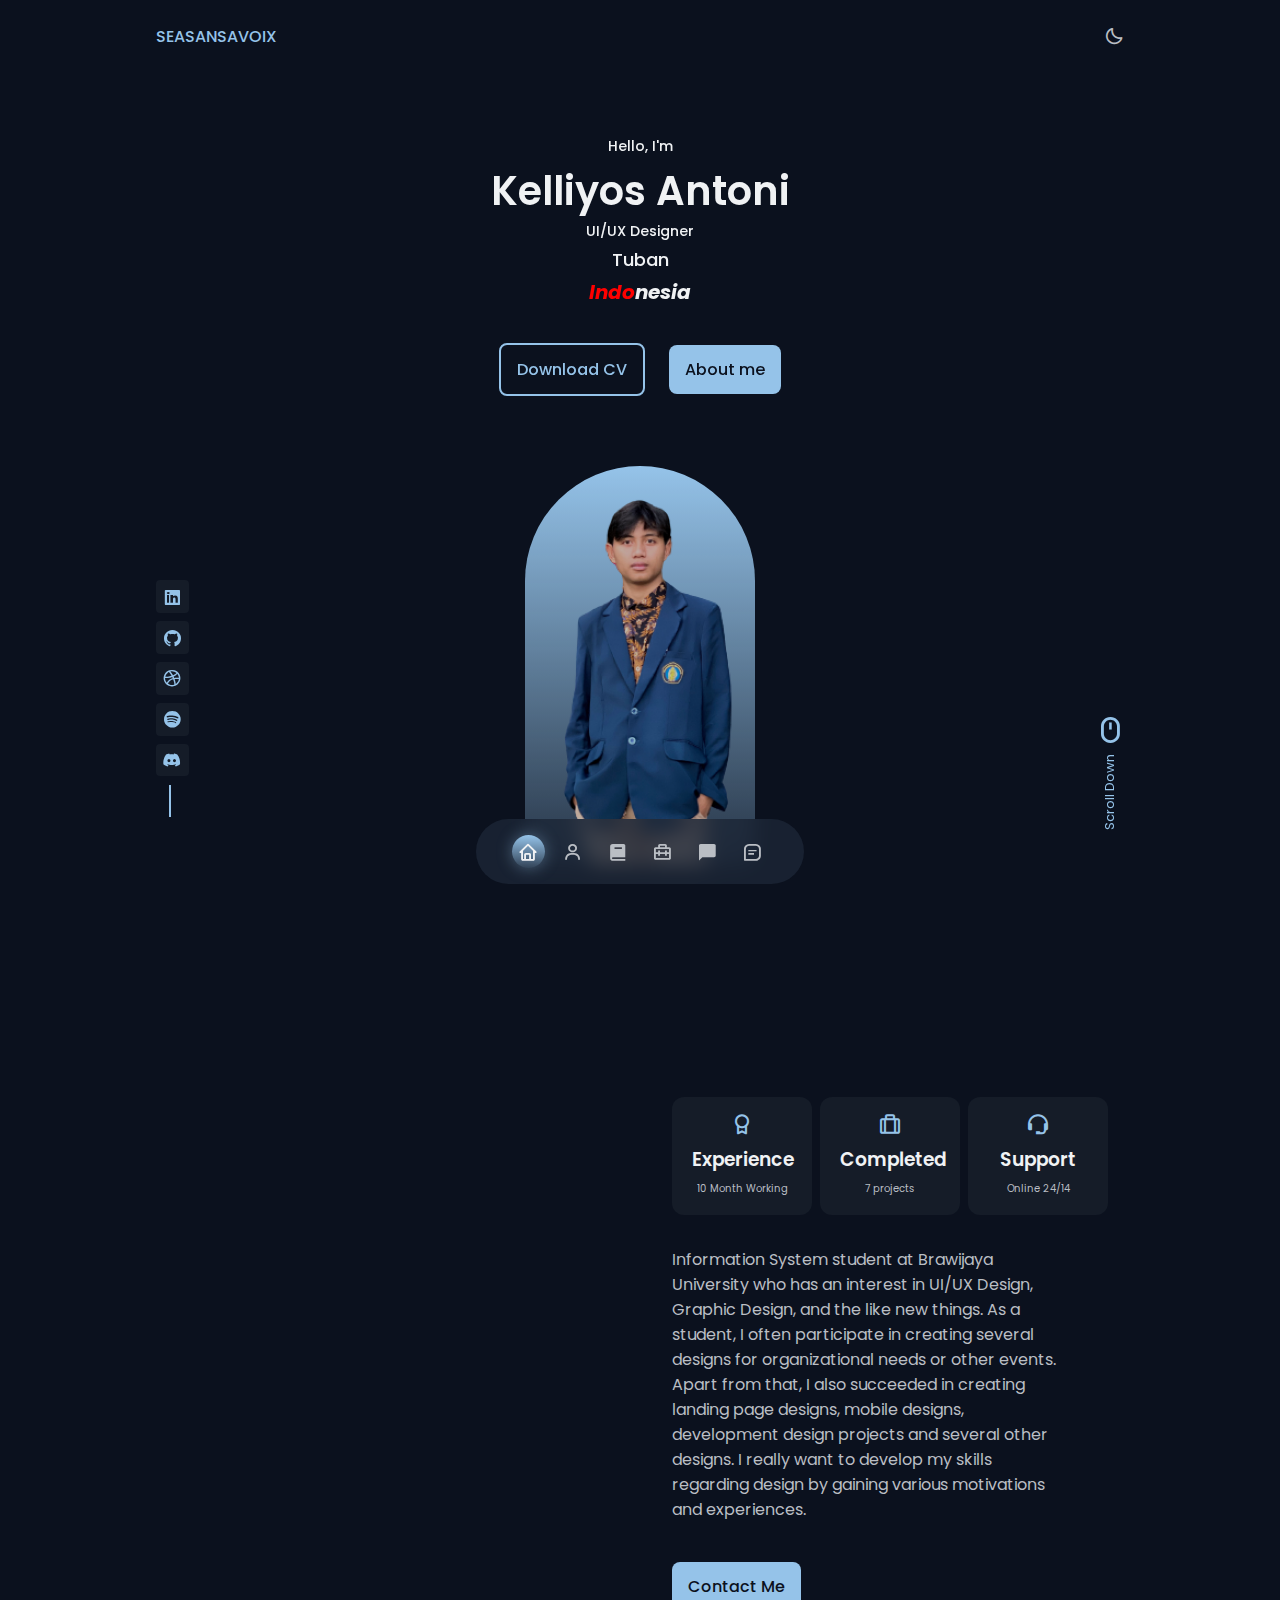
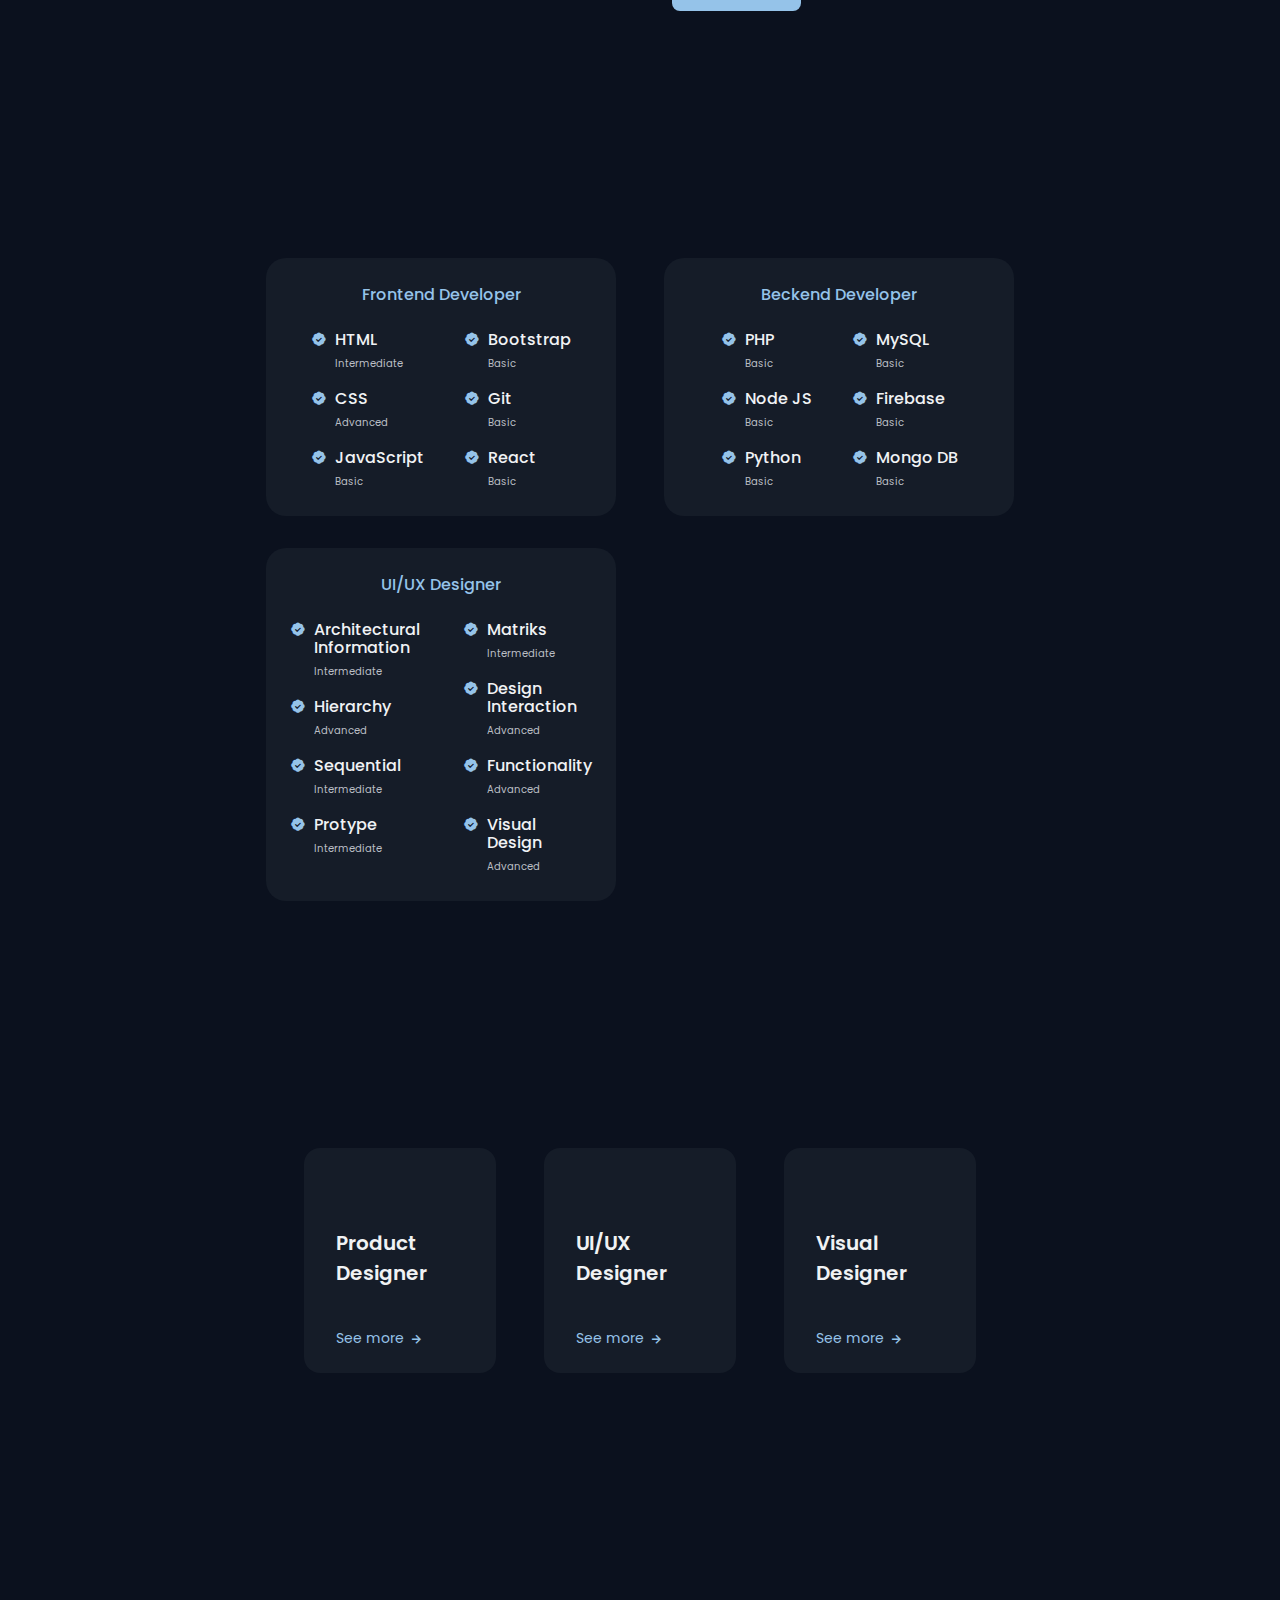
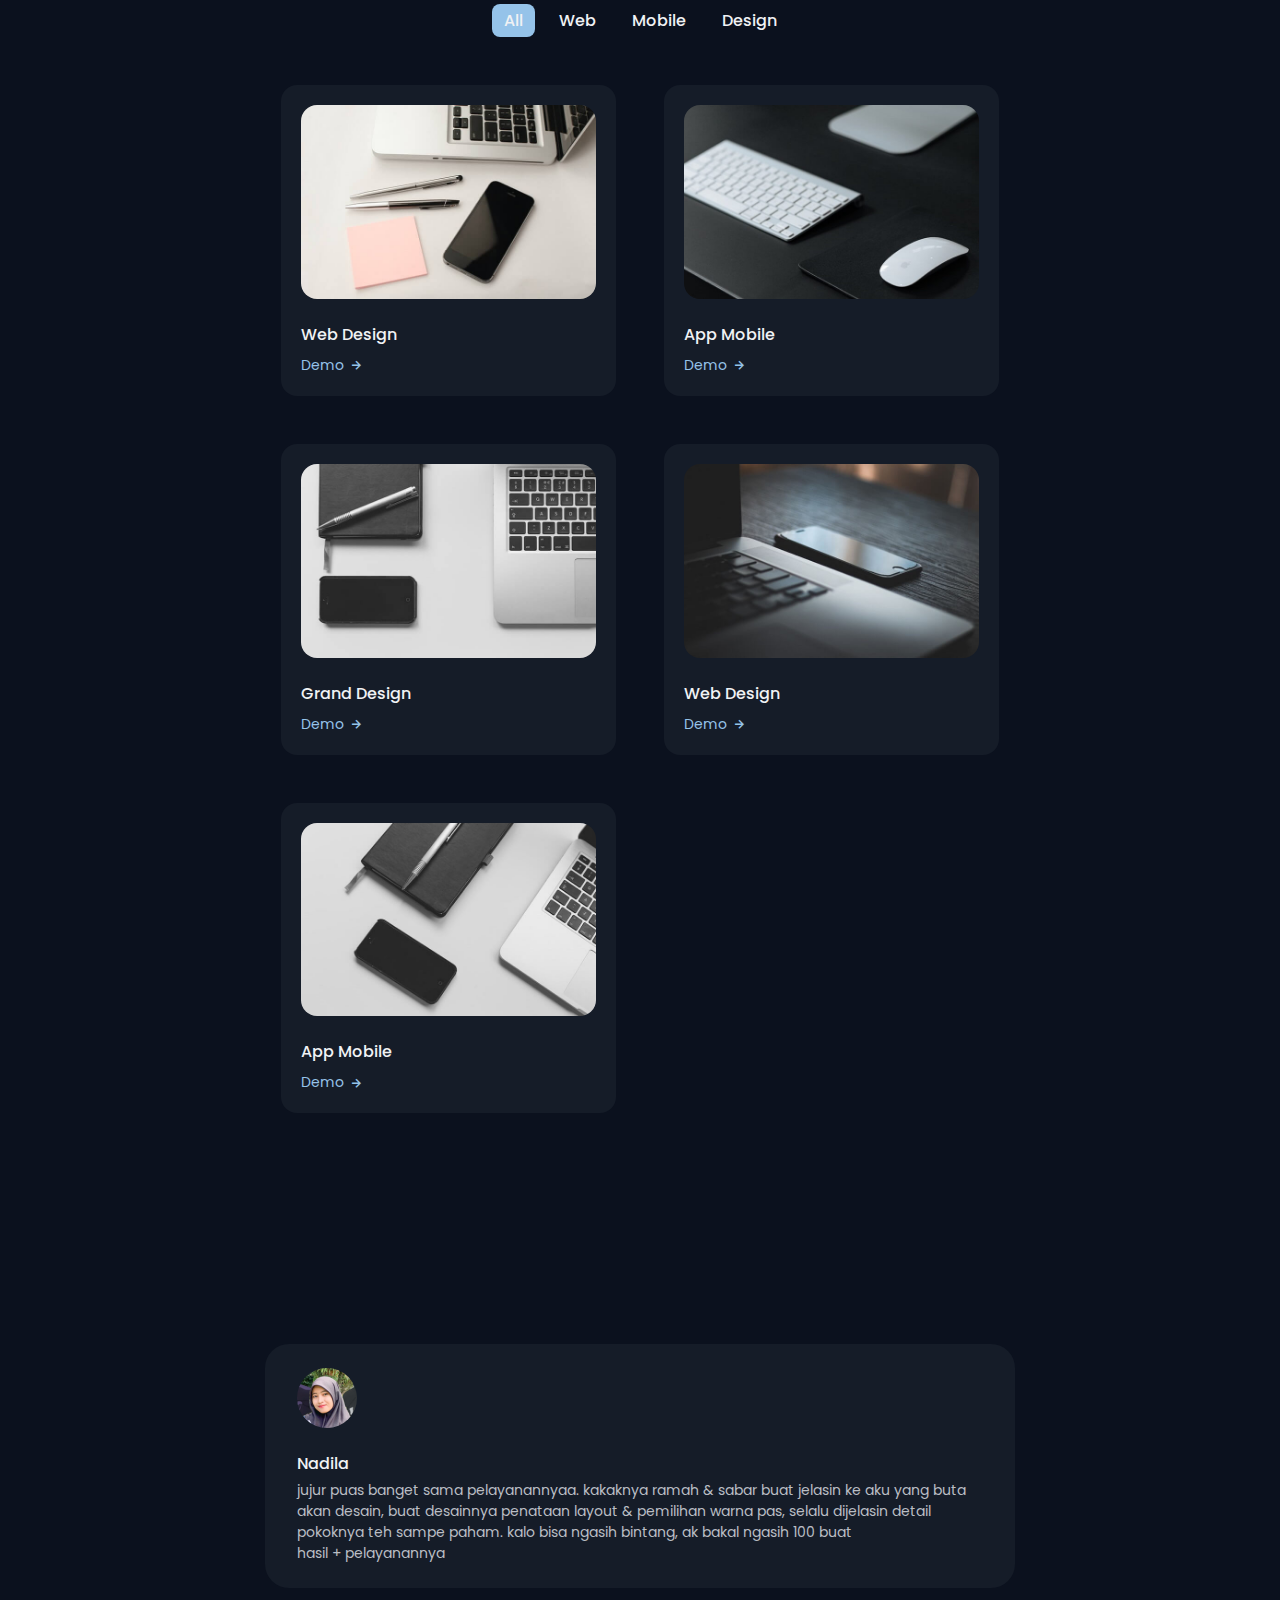
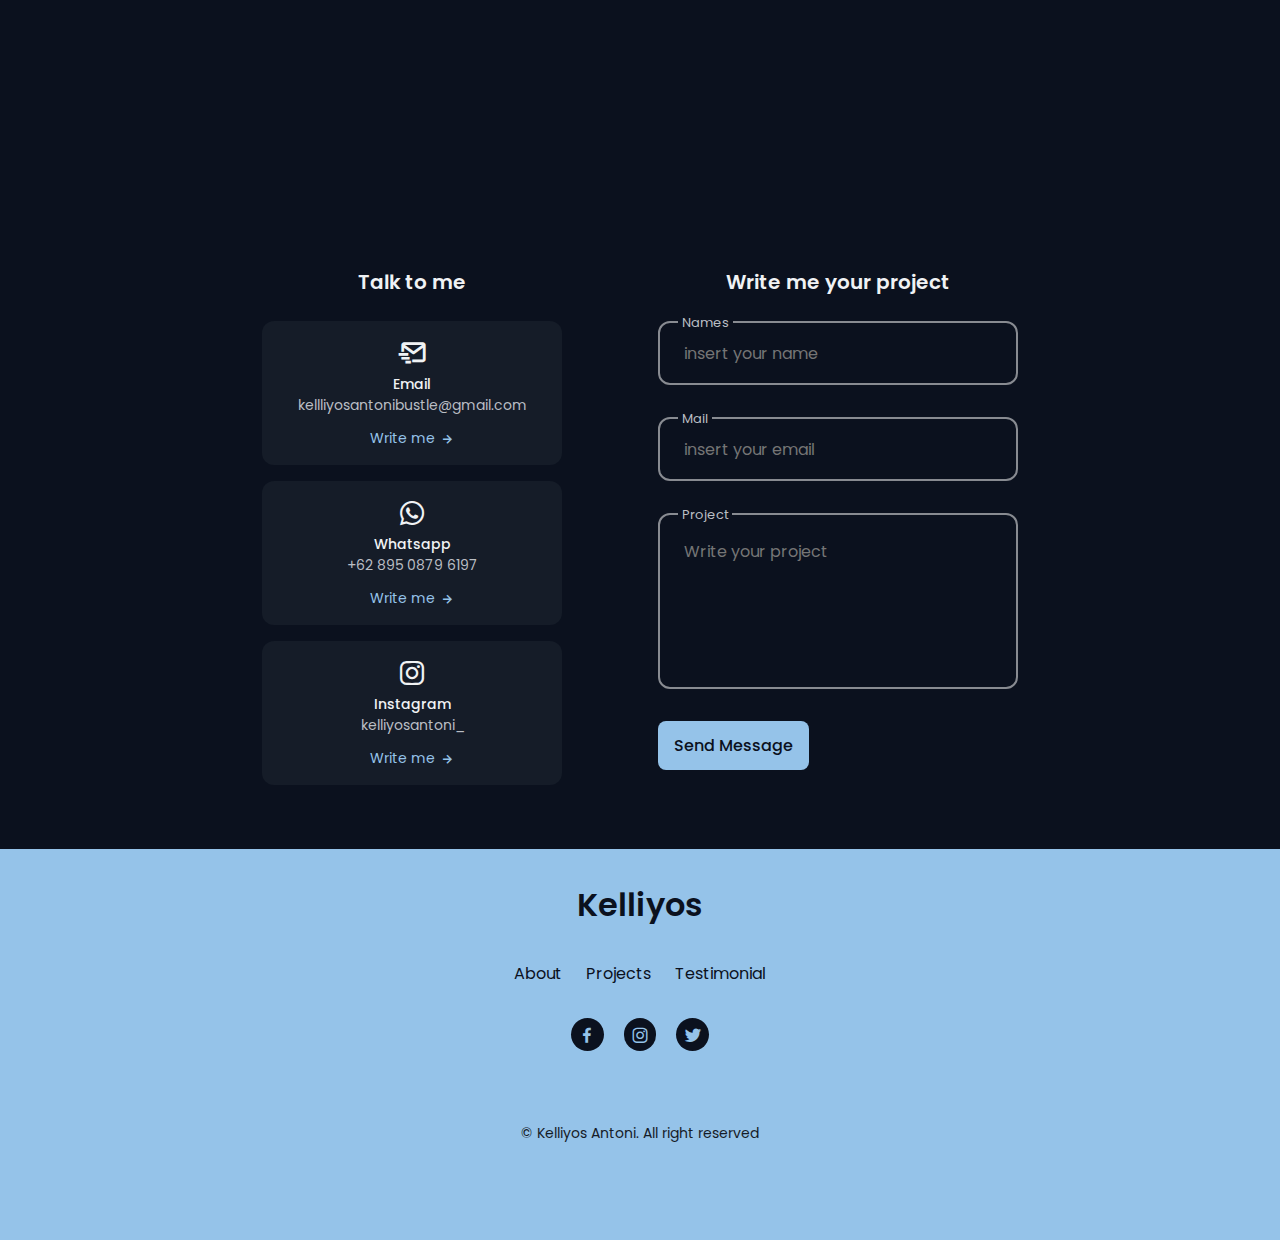
==== commit 9b6ef043: "update ganti icon, foto, dan desk" ====
--- a/index.html
+++ b/index.html
@@ -5,7 +5,7 @@
         <meta name="viewport" content="width=device-width, initial-scale=1.0">
 
         <!--=============== FAVICON ===============-->
-        <link rel="shortcut icon" href="assets/img/favicon.png" type="image/x-icon">
+        <link rel="shortcut icon" href="assets/img/seasansavoix.png" type="image/x-icon">
 
         <!--=============== BOXICONS ===============-->
         <link href='https://unpkg.com/boxicons@2.1.4/css/boxicons.min.css' rel='stylesheet'>
@@ -81,7 +81,7 @@
                         <h4 class="home__negara">Indo<span>nesia</span></h4>
 
                         <div class="home__buttons">
-                            <a download="" href="assets/pdf/Kelliyos Antoni-resume.pdf" class="button button--ghost">
+                            <a download="" href="assets/pdf/Kelliyos Antoni Resume Vision +.pdf" class="button button--ghost">
                                 Download CV
                             </a>
                             <a href="#about" class="button">About me</a>
@@ -89,7 +89,7 @@
                     </div>
 
                     <div class="home__handle">
-                        <img src="assets/img/profile.png" alt="" class="home_img">
+                        <img src="assets/img/profil.png" alt="" class="home_img">
                     </div>
 
                     <div class="home__social">
@@ -147,7 +147,10 @@
                         </div>
 
                         <p class="about__description">
-                            Information System student at Brawijaya University who has an interest in UI/UX Design, Graphic Design, and the like new things. As a student, I often participate in making several designs for organizations needs. besides that I also managed to make a landing page design, mobile design and development project. I really want to develop my skills regarding design with various motivations and problems that I can take advantage of.
+                            Information System student at Brawijaya University who has an interest in UI/UX Design, 
+                            Graphic Design, and the like new things. As a student, I often participate in creating several designs for organizational needs or other events. 
+                            Apart from that, I also succeeded in creating landing page designs, mobile designs, development design projects and several other designs. 
+                            I really want to develop my skills regarding design by gaining various motivations and experiences.
                         </p>
 
                         <a href="#contact" class="button">Contact Me</a>
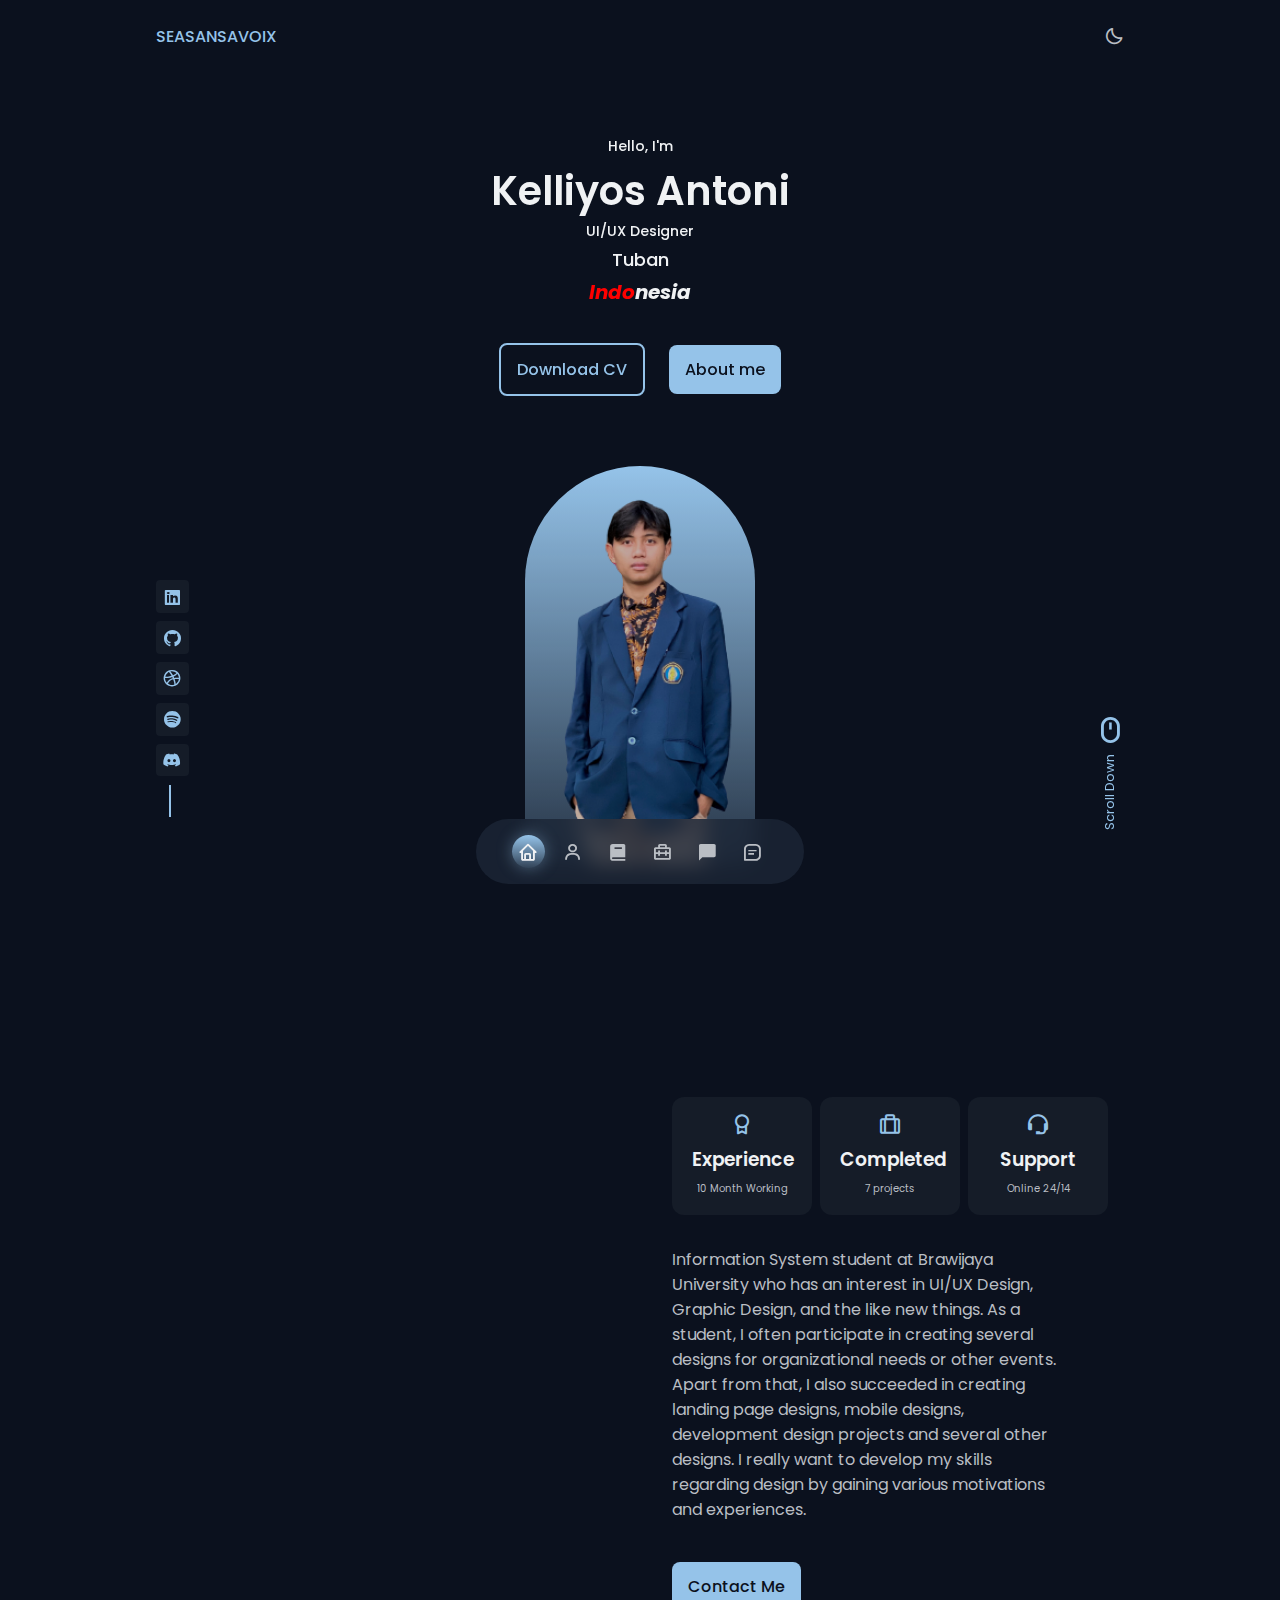
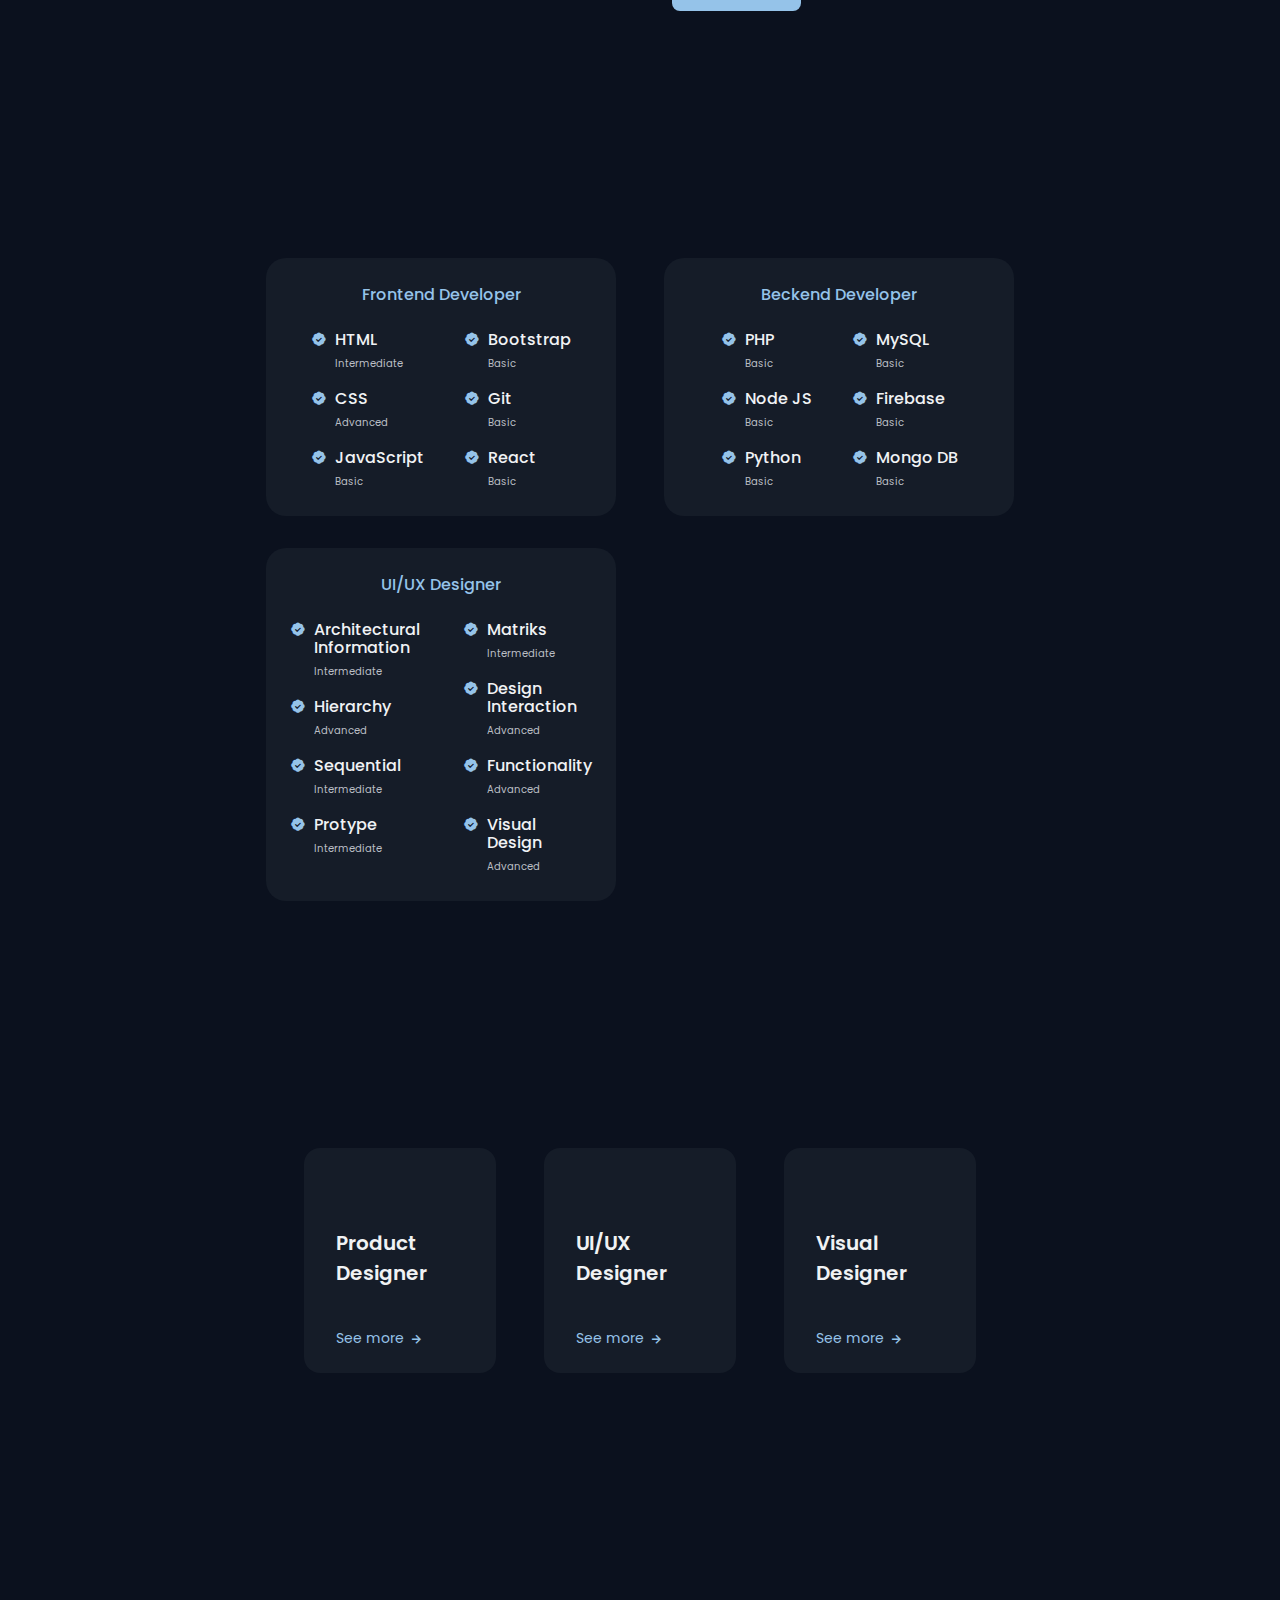
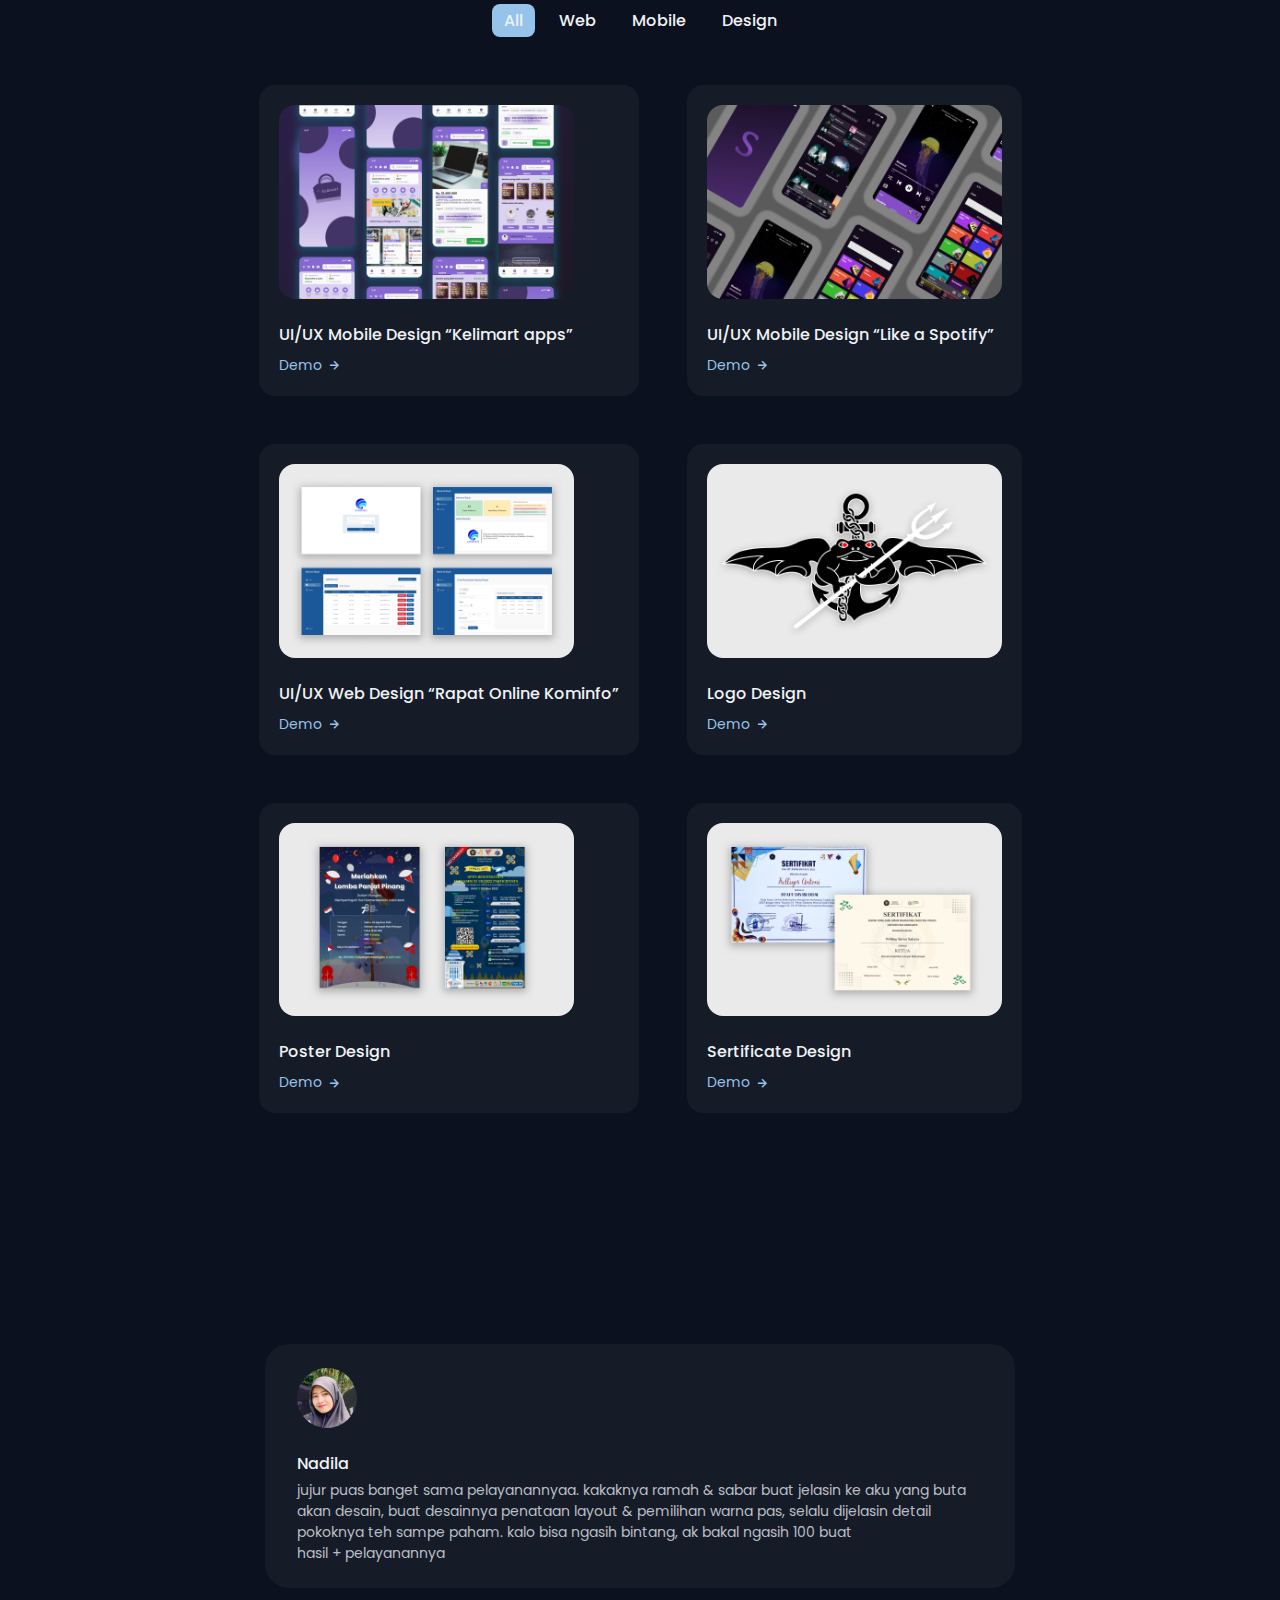
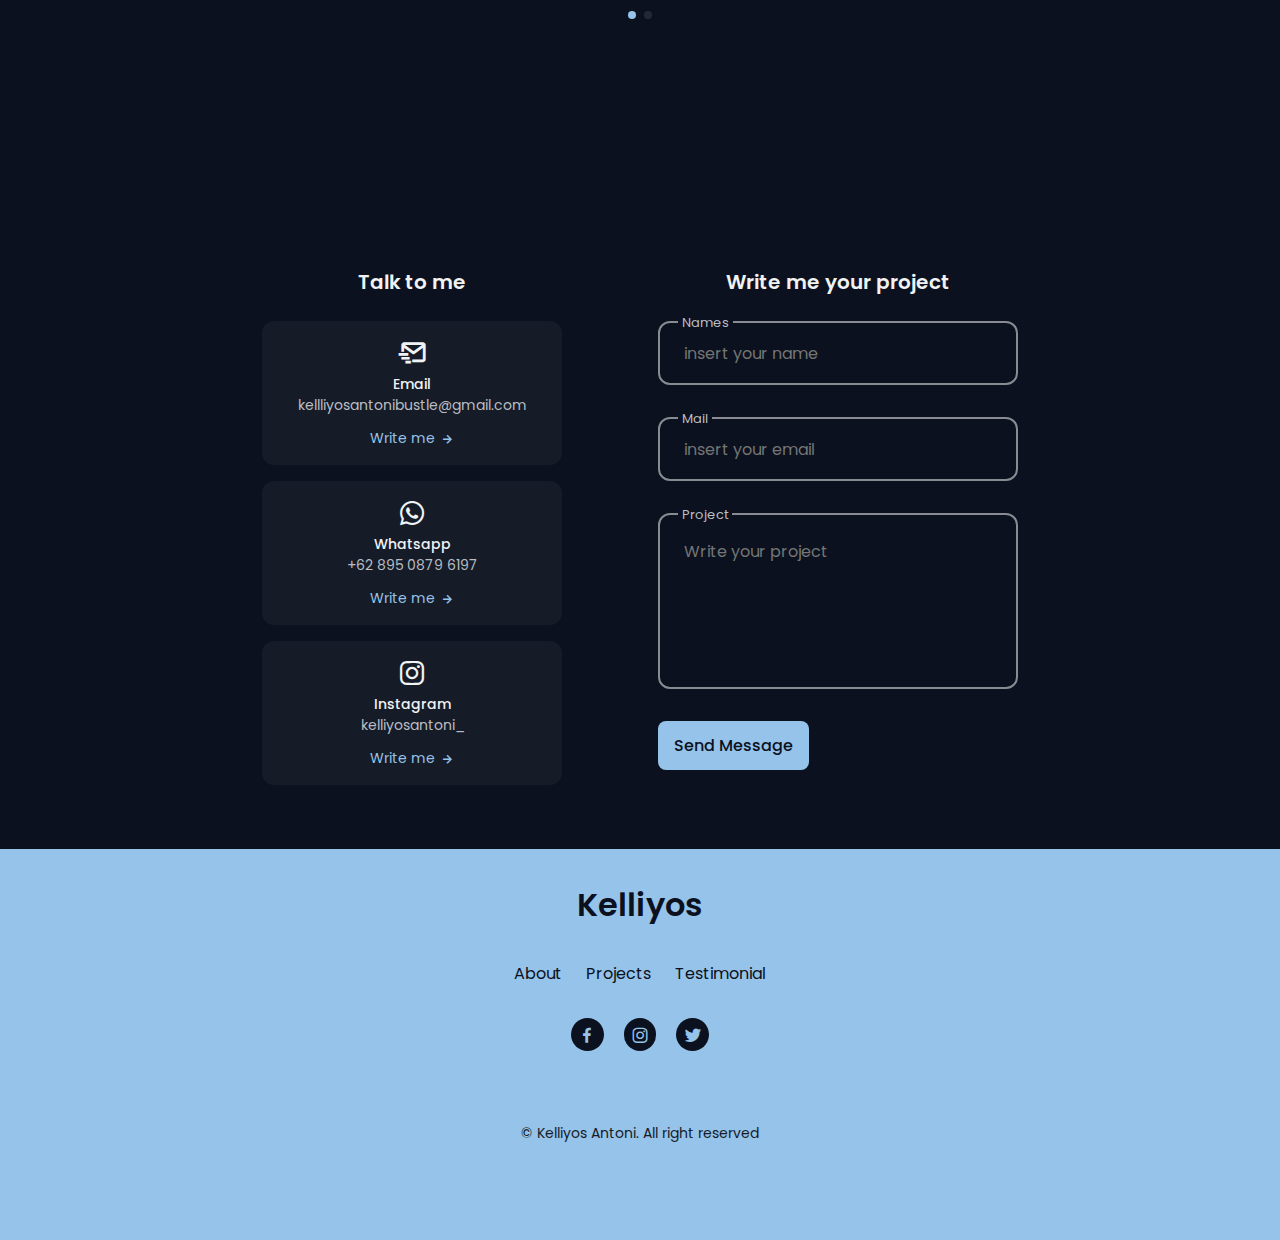
==== commit 7db8d394: "update ganti cover dan nambah testimoni" ====
--- a/index.html
+++ b/index.html
@@ -17,7 +17,7 @@
         <!--=============== CSS ===============-->
         <link rel="stylesheet" href="assets/css/styles.css">
 
-        <title> Responsive portfolio website Kelliyos </title>
+        <title> seasansavoix-Kelliyos Antoni </title>
     </head>
     <body>
         <!--=============== HEADER ===============-->
@@ -578,10 +578,10 @@
                 </div>
 
                 <div class="work__container container grid">
-                    <div class="work__card mix web">
-                        <img src="assets/img/work1.jpg" alt="" class="work__img">
-
-                        <h3 class="work__title">Web Design</h3>
+                    <div class="work__card mix mobile">
+                        <img src="assets/img/desain_kelimartapps.png" alt="" class="work__img">
+
+                        <h3 class="work__title">UI/UX Mobile Design “Kelimart apps”</h3>
 
                         <a href="#" class="work__button">
                             Demo <i class='bx bx-right-arrow-alt work__icon'></i>
@@ -589,39 +589,49 @@
                     </div>
 
                     <div class="work__card mix mobile">
-                        <img src="assets/img/work2.jpg" alt="" class="work__img">
-
-                        <h3 class="work__title">App Mobile</h3>
+                        <img src="assets/img/desain_likeaspotify.png" alt="" class="work__img">
+
+                        <h3 class="work__title">UI/UX Mobile Design “Like a Spotify”</h3>
 
                         <a href="#" class="work__button">
                             Demo <i class='bx bx-right-arrow-alt work__icon'></i>
                         </a>
                     </div>
 
-                    <div class="work__card mix design">
-                        <img src="assets/img/work3.jpg" alt="" class="work__img">
-
-                        <h3 class="work__title">Grand Design</h3>
+                    <div class="work__card mix web">
+                        <img src="assets/img/desain_rapatonlinekominfo.png" alt="" class="work__img">
+
+                        <h3 class="work__title">UI/UX Web Design “Rapat Online Kominfo”</h3>
 
                         <a href="#" class="work__button">
                             Demo <i class='bx bx-right-arrow-alt work__icon'></i>
                         </a>
                     </div>
 
-                    <div class="work__card mix web">
-                        <img src="assets/img/work4.jpg" alt="" class="work__img">
-
-                        <h3 class="work__title">Web Design</h3>
+                    <div class="work__card mix design">
+                        <img src="assets/img/desain_logo.png" alt="" class="work__img">
+
+                        <h3 class="work__title">Logo Design</h3>
 
                         <a href="#" class="work__button">
                             Demo <i class='bx bx-right-arrow-alt work__icon'></i>
                         </a>
                     </div>
 
-                    <div class="work__card mix mobile">
-                        <img src="assets/img/work5.jpg" alt="" class="work__img">
-
-                        <h3 class="work__title">App Mobile</h3>
+                    <div class="work__card mix design">
+                        <img src="assets/img/desain_poster.png" alt="" class="work__img">
+
+                        <h3 class="work__title">Poster Design</h3>
+
+                        <a href="#" class="work__button">
+                            Demo <i class='bx bx-right-arrow-alt work__icon'></i>
+                        </a>
+                    </div>
+
+                    <div class="work__card mix design">
+                        <img src="assets/img/desain_sertifikat.png" alt="" class="work__img">
+
+                        <h3 class="work__title">Sertificate Design</h3>
 
                         <a href="#" class="work__button">
                             Demo <i class='bx bx-right-arrow-alt work__icon'></i>
@@ -664,17 +674,17 @@
                             <p class="testimonial__description">
                                 Lorem ipsum dolor sit amet consectetur adipisicing elit. Ratione maxime omnis vitae soluta quis ex!
                             </p>
-                        </div>
+                        </div> -->
 
                         <div class="testimonial__card swiper-slide">
-                            <img src="assets/img/testimonial3.png" alt="" class="testimonial__img">
-
-                            <h3 class="testimonial__name">giroud</h3>
+                            <img src="assets/img/testimoni2.png" alt="" class="testimonial__img">
+
+                            <h3 class="testimonial__name">Rochman</h3>
                             <p class="testimonial__description">
-                                Lorem ipsum dolor sit amet consectetur adipisicing elit. Ratione maxime omnis vitae soluta quis ex!
+                                desain nya sesuai yg saya mau, tanpa ribet dia bikin yg saya utarakan dg cepat dan hasilnya memuaskan.
                             </p>
                         </div>
-                    </div> -->
+                    </div>
 
                     <div class="swiper-pagination"></div>
                 </div>
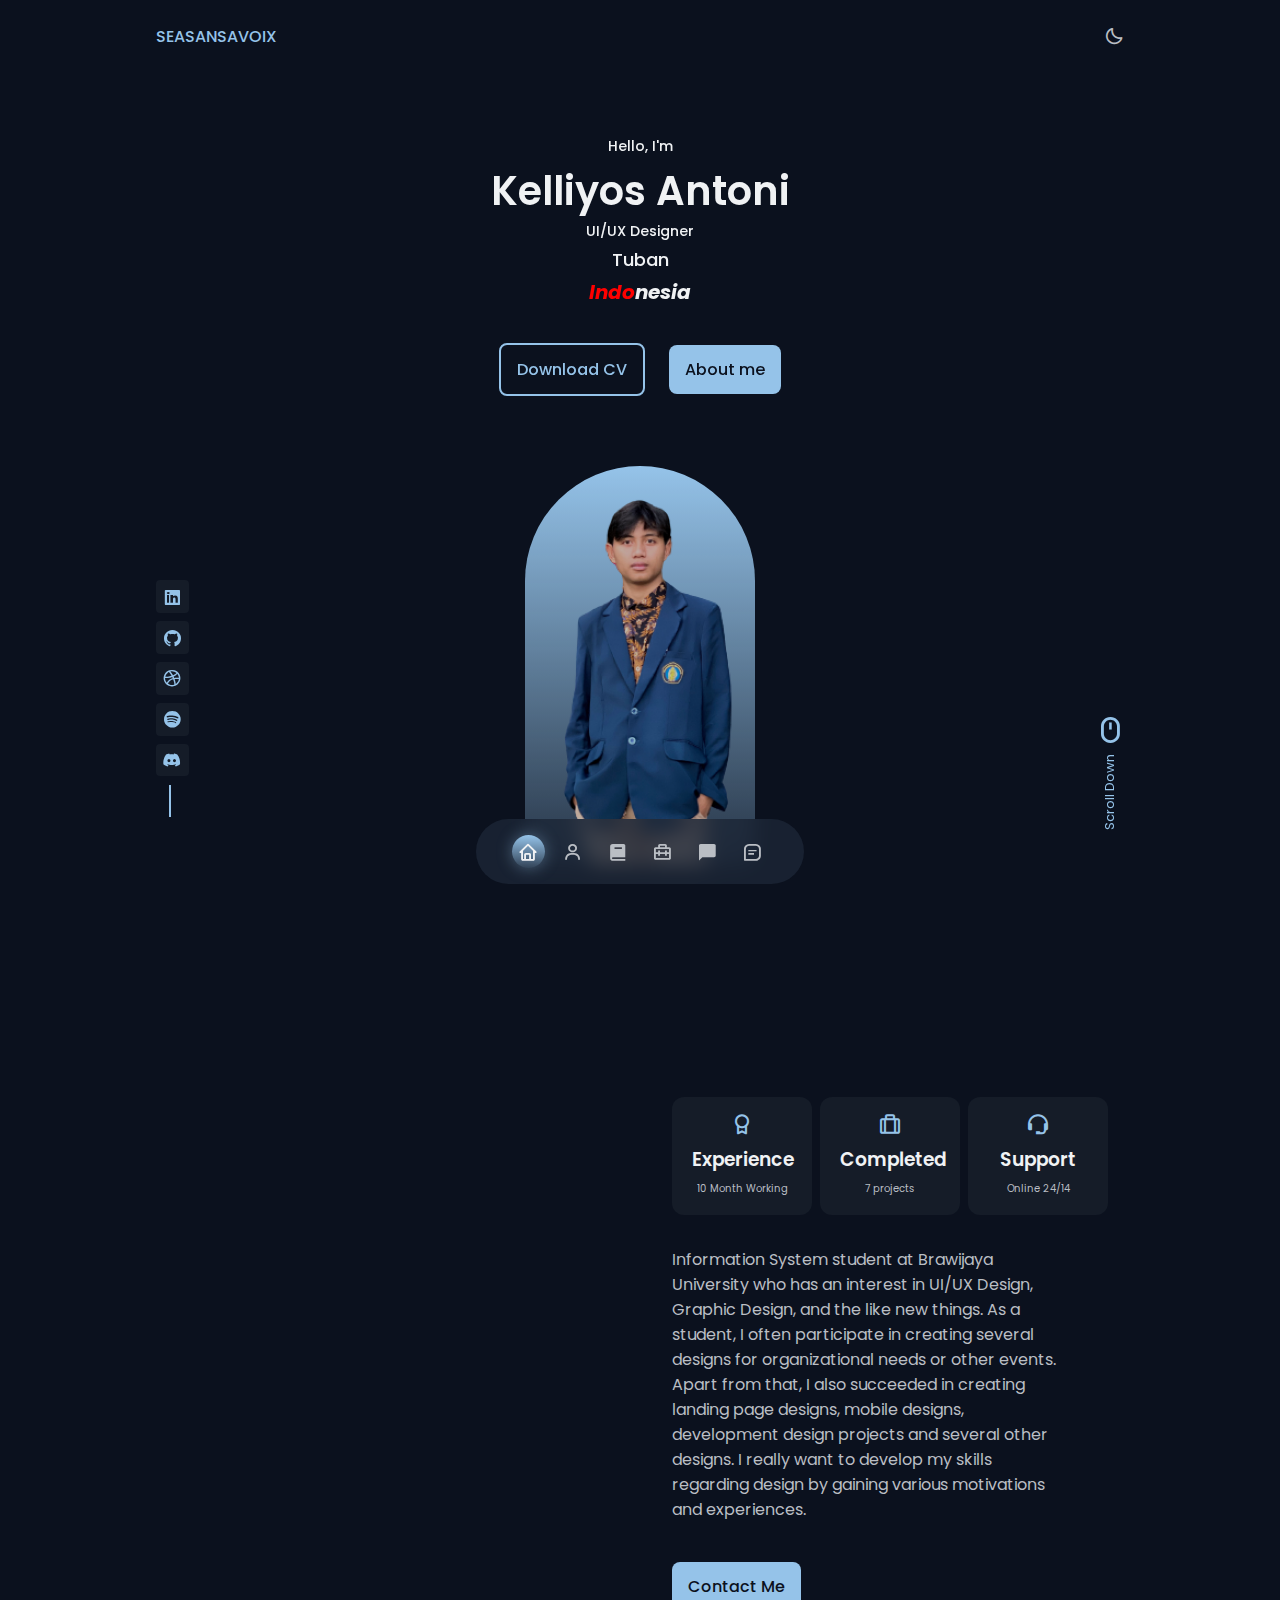
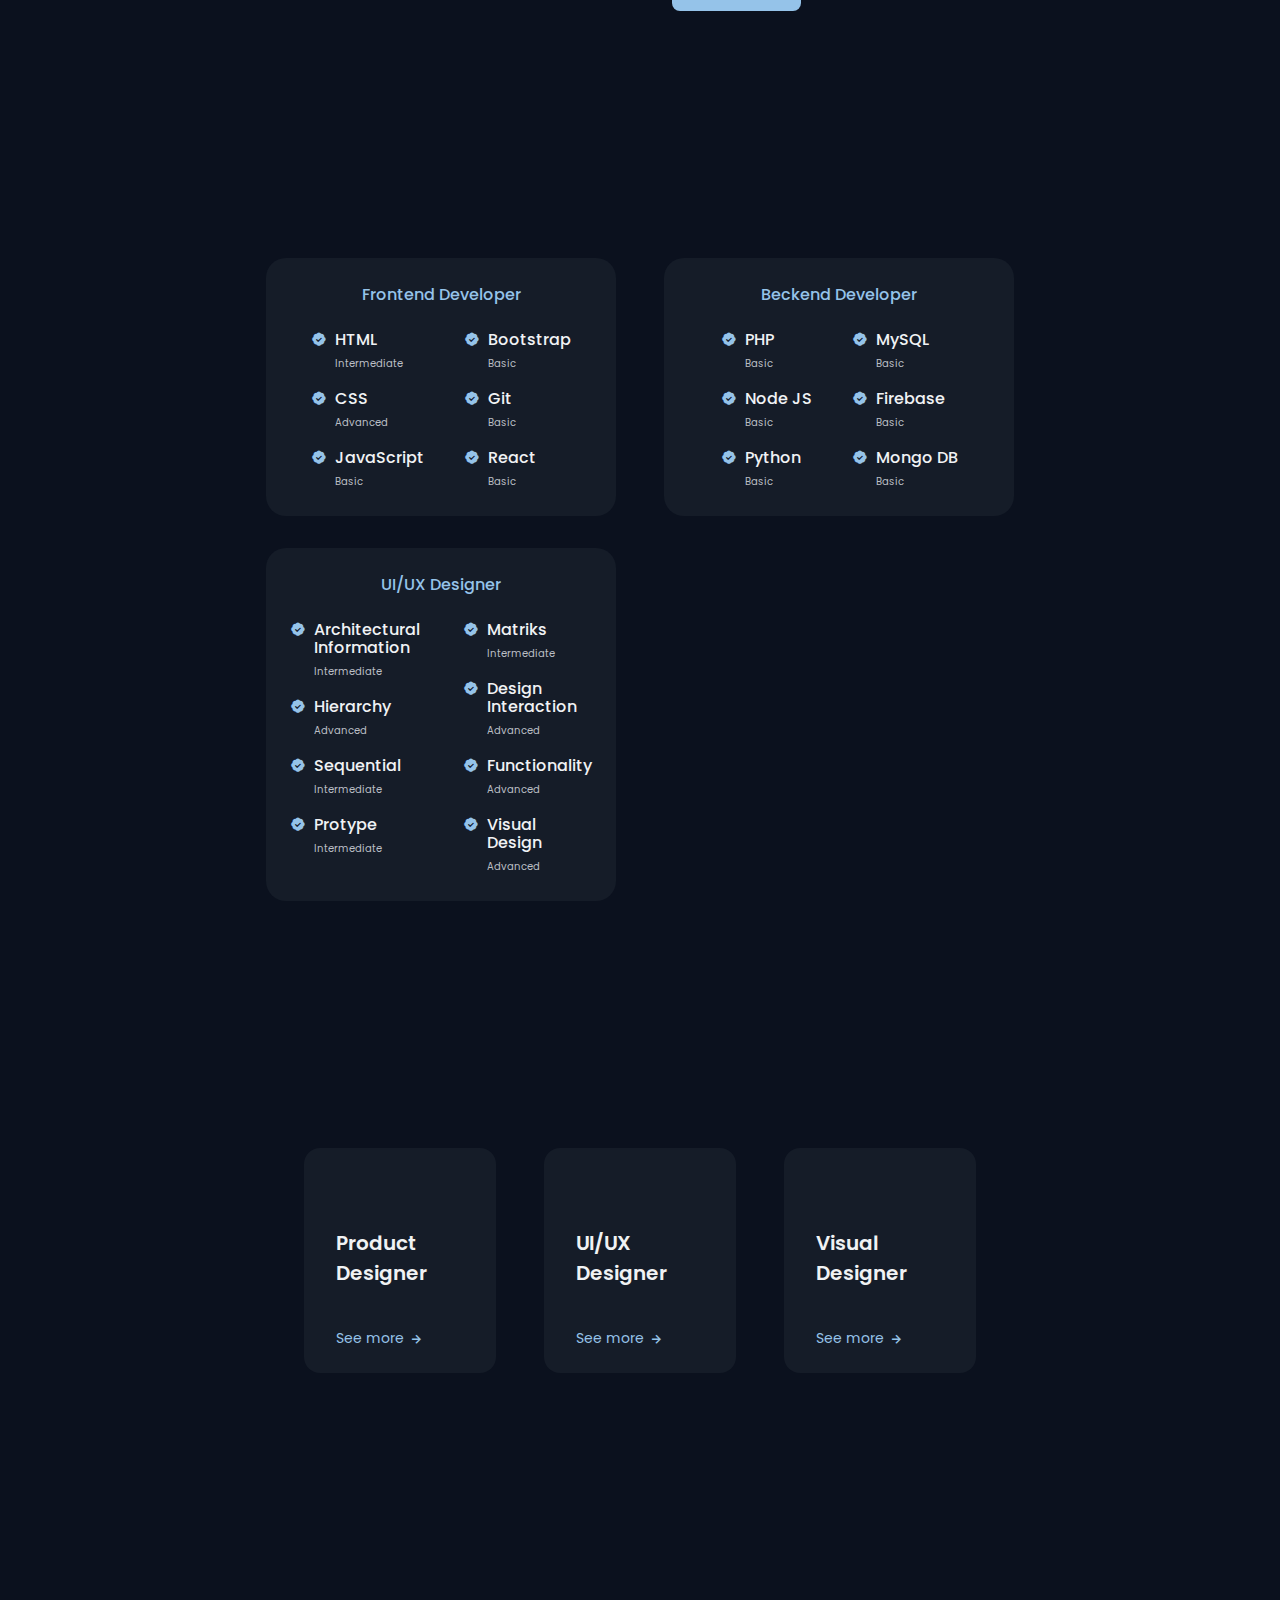
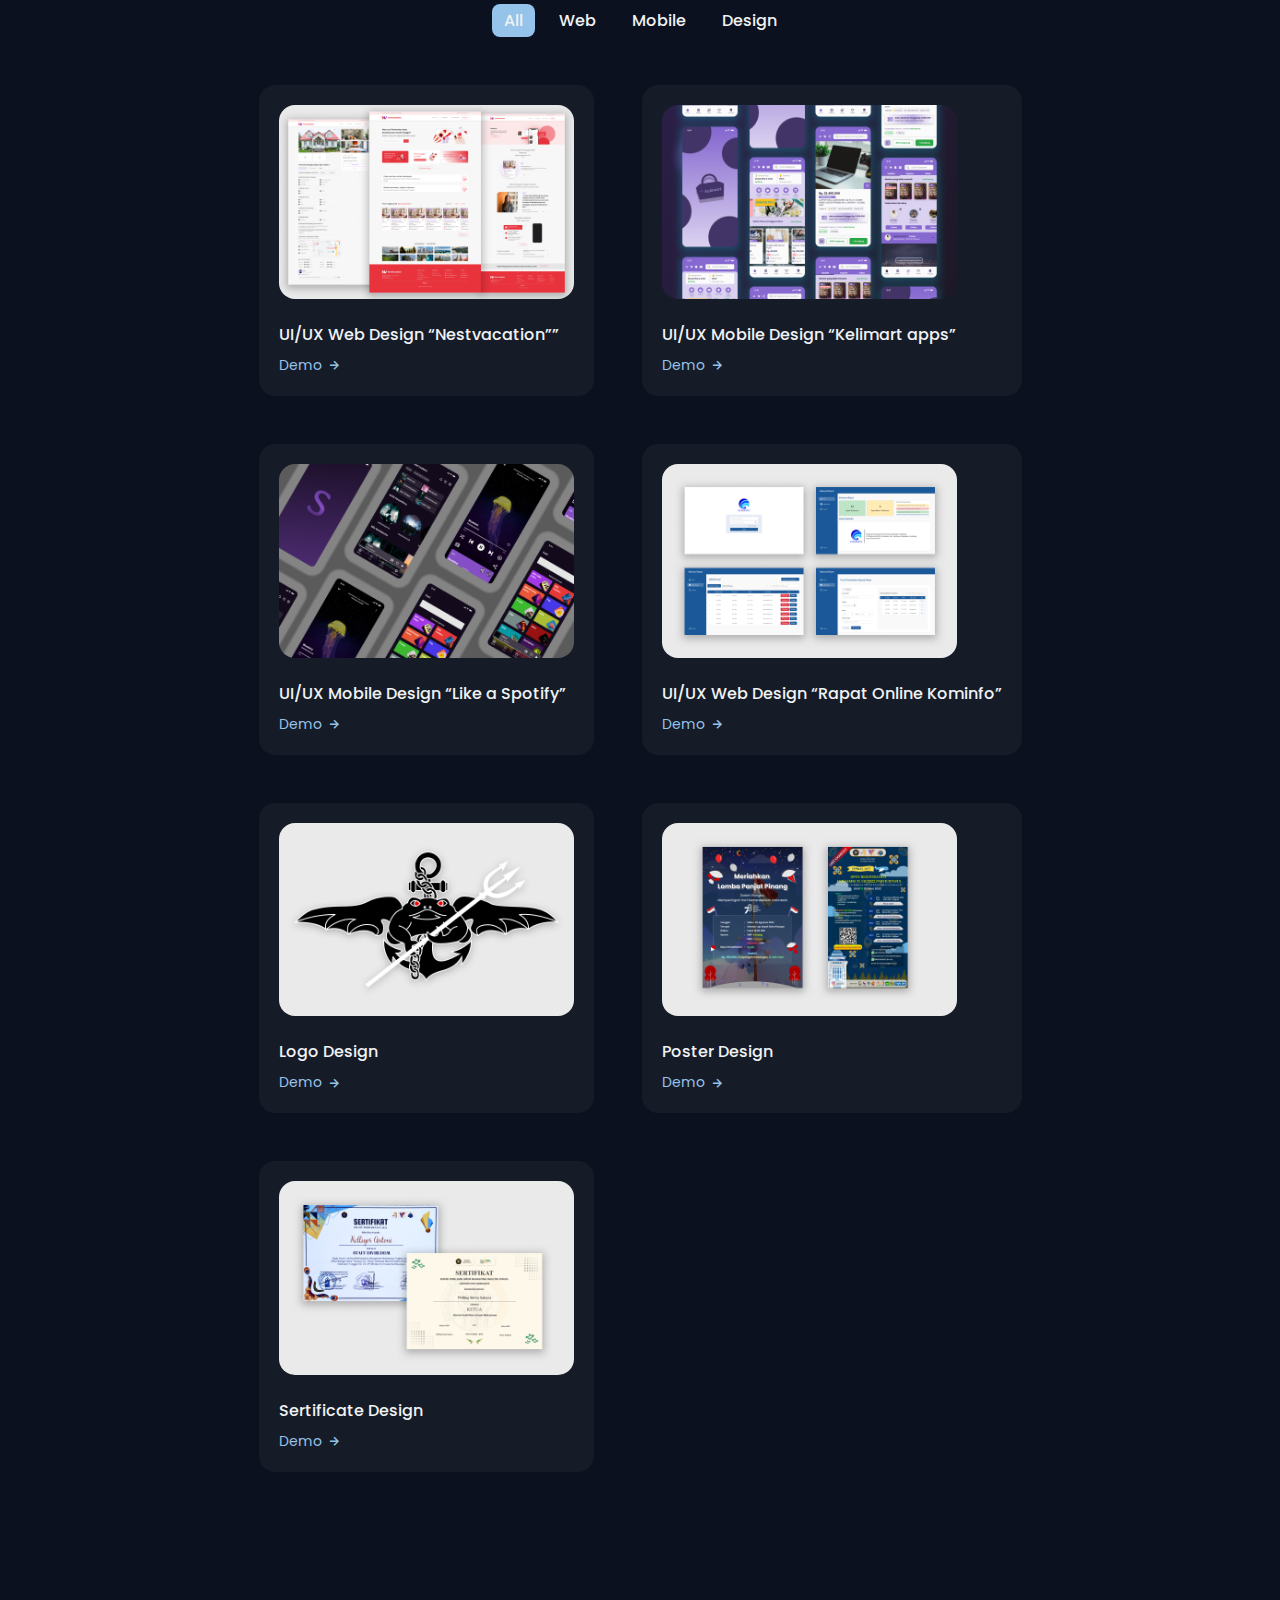
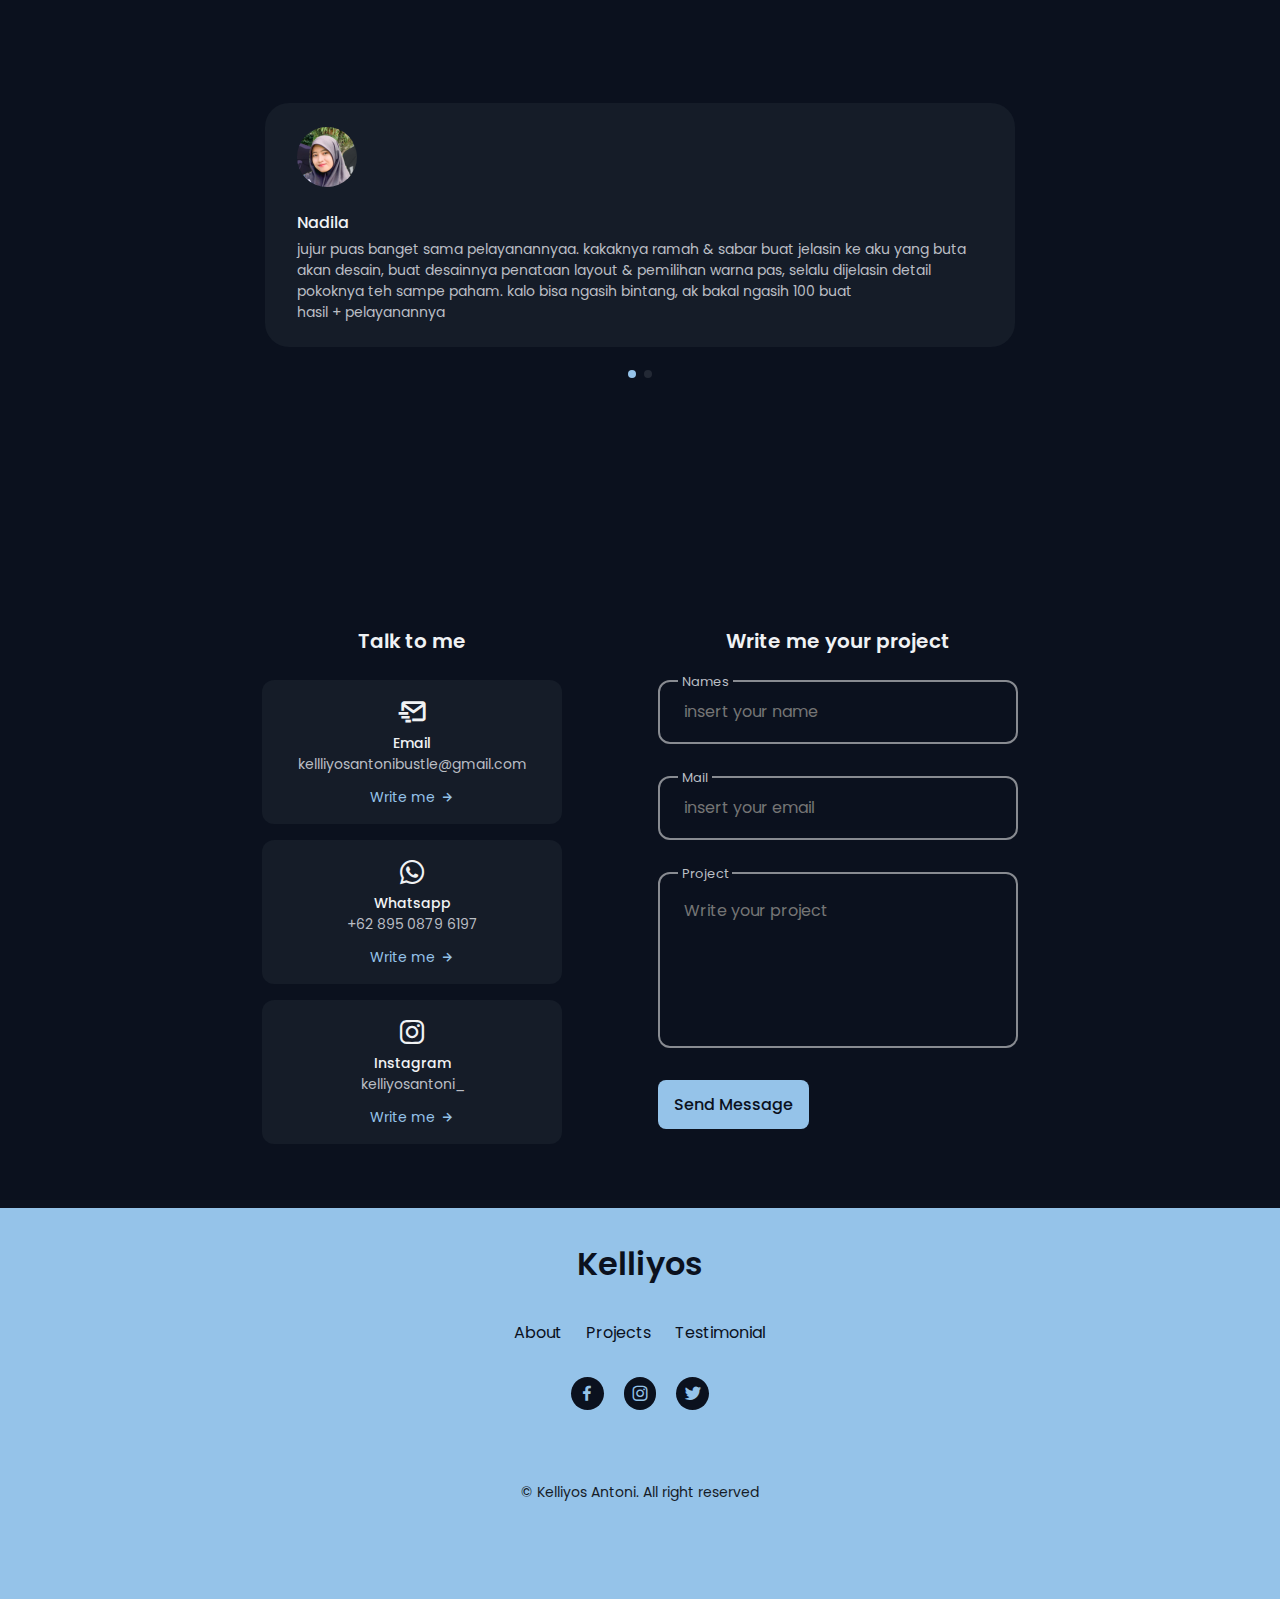
==== commit 7037fe6c: "update cover nestvacation" ====
--- a/index.html
+++ b/index.html
@@ -578,6 +578,16 @@
                 </div>
 
                 <div class="work__container container grid">
+                    <div class="work__card mix web">
+                        <img src="assets/img/desain_nestvacation.png" alt="" class="work__img">
+
+                        <h3 class="work__title">UI/UX Web Design “Nestvacation””</h3>
+
+                        <a href="#" class="work__button">
+                            Demo <i class='bx bx-right-arrow-alt work__icon'></i>
+                        </a>
+                    </div>
+
                     <div class="work__card mix mobile">
                         <img src="assets/img/desain_kelimartapps.png" alt="" class="work__img">
 
